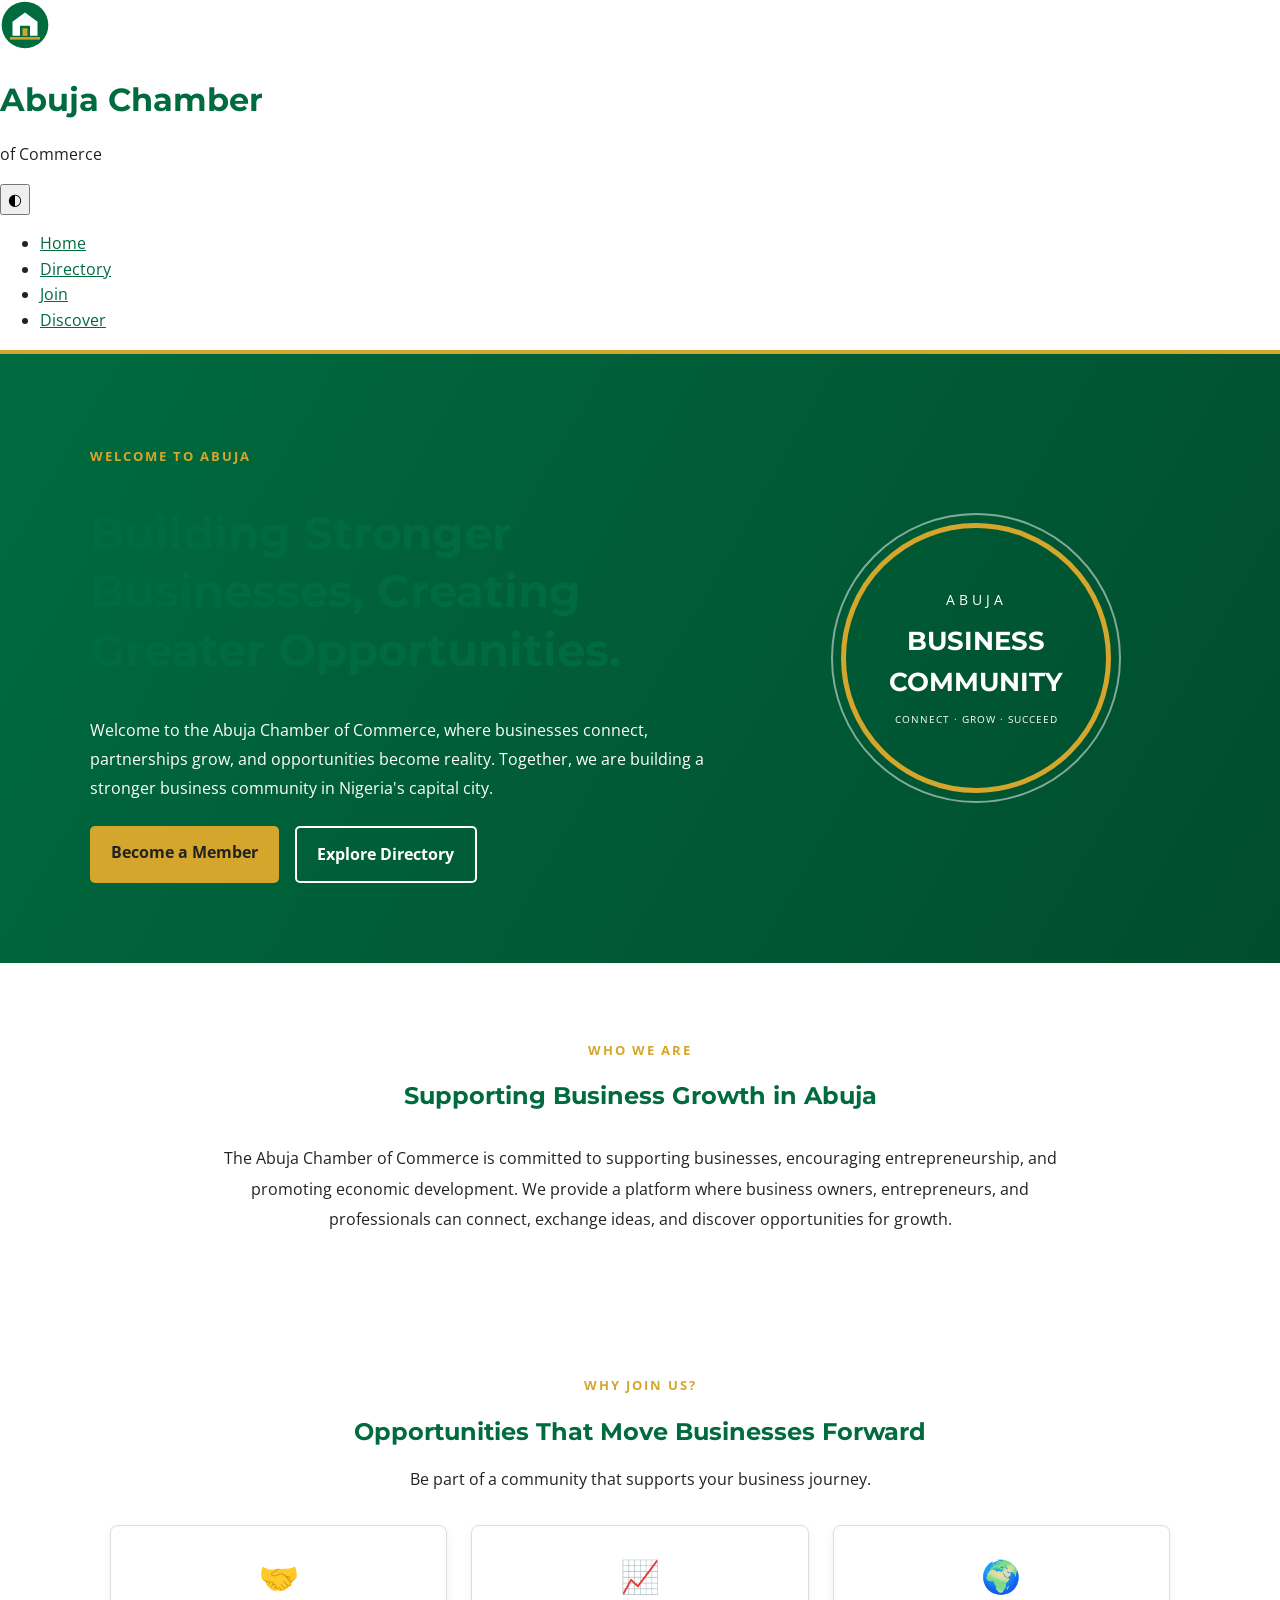
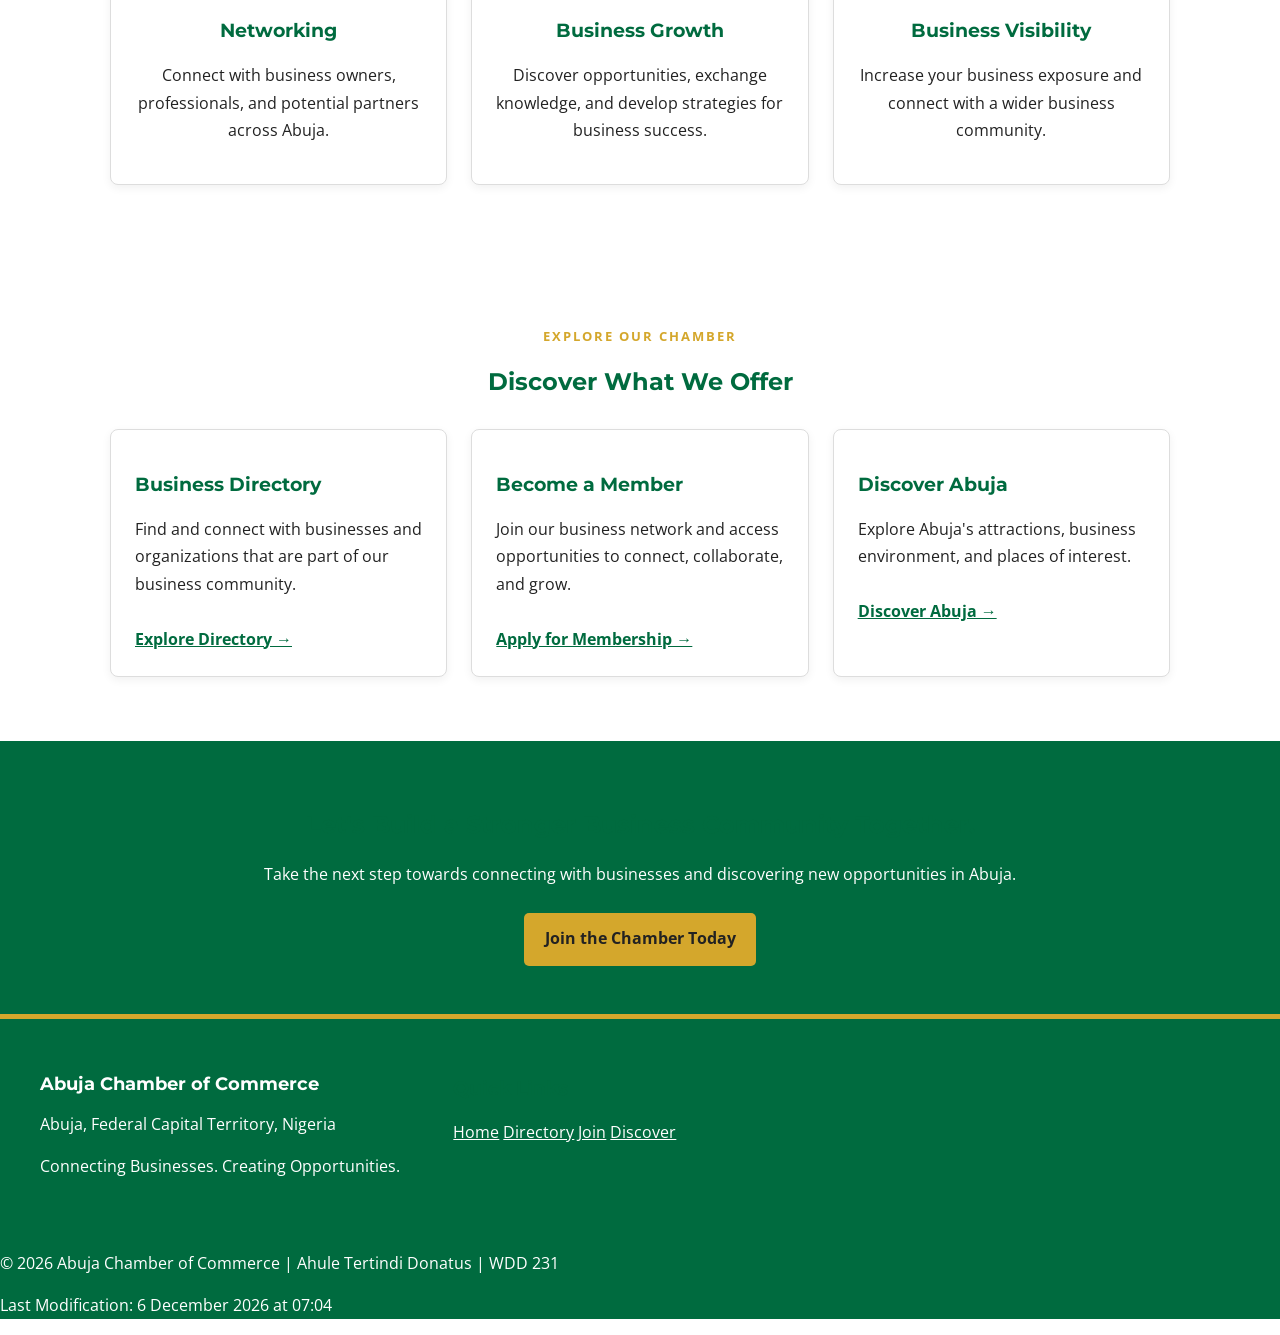
==== chamber/index.html @ 00b4e77c "update" ====
<!DOCTYPE html>
<html lang="en">
<head>
    <meta charset="UTF-8">
    <meta name="viewport" content="width=device-width, initial-scale=1.0">

    <meta name="description" content="Welcome to the Abuja Chamber of Commerce. Connect with businesses, explore opportunities, and grow your business in Abuja, Nigeria.">
    <meta name="author" content="Ahule Tertindi Donatus">

    <title>Home | Abuja Chamber of Commerce</title>

    <link rel="icon" href="images/favicon.ico">

    <!-- Google Fonts -->
    <link rel="preconnect" href="https://fonts.googleapis.com">
    <link rel="preconnect" href="https://fonts.gstatic.com" crossorigin>
    <link href="https://fonts.googleapis.com/css2?family=Montserrat:wght@400;500;600;700;800&family=Open+Sans:wght@400;500;600;700&display=swap" rel="stylesheet">

    <!-- CSS -->
    <link rel="stylesheet" href="styles/normalize.css">
    <link rel="stylesheet" href="styles/small.css">
    <link rel="stylesheet" href="styles/larger.css">

    <!-- JavaScript -->
    <script src="scripts/main.js" defer></script>
</head>

<body>

    <!-- HEADER -->
    <header class="site-header">

        <a href="index.html" class="site-logo" aria-label="Abuja Chamber of Commerce Home">
            <svg viewBox="0 0 60 60" width="50" height="50" role="img" aria-label="Abuja Chamber logo">
                <circle cx="30" cy="30" r="28" fill="#006B3F"/>
                <path d="M15 43V26L30 15L45 26V43H36V31H24V43Z" fill="#FFFFFF"/>
                <path d="M27 43V34H33V43" fill="#D4A72C"/>
                <path d="M12 46H48" stroke="#D4A72C" stroke-width="3"/>
            </svg>
        </a>

        <div class="site-branding">
            <h1>Abuja Chamber</h1>
            <p>of Commerce</p>
        </div>

        <button id="theme-toggle" class="theme-toggle" type="button"
            aria-label="Toggle color theme">
            ◐
        </button>

        <button id="menu-button" class="menu-button" type="button"
            aria-label="Open navigation menu"
            aria-expanded="false"
            aria-controls="primary-nav">
            ☰
        </button>

        <nav id="primary-nav" class="primary-nav" aria-label="Main navigation">
            <ul>
                <li><a href="index.html" class="active" aria-current="page">Home</a></li>
                <li><a href="directory.html">Directory</a></li>
                <li><a href="join.html">Join</a></li>
                <li><a href="discover.html">Discover</a></li>
            </ul>
        </nav>

    </header>

    <!-- MAIN CONTENT -->
    <main>

        <!-- HERO SECTION -->
        <section class="home-hero">

            <div class="hero-content">
                <p class="eyebrow">WELCOME TO ABUJA</p>

                <h2>Building Stronger Businesses, Creating Greater Opportunities.</h2>

                <p>
                    Welcome to the Abuja Chamber of Commerce, where businesses
                    connect, partnerships grow, and opportunities become reality.
                    Together, we are building a stronger business community in
                    Nigeria's capital city.
                </p>

                <div class="hero-actions">
                    <a href="join.html" class="btn btn-primary">Become a Member</a>
                    <a href="directory.html" class="btn btn-secondary">Explore Directory</a>
                </div>
            </div>

            <div class="hero-decoration" aria-hidden="true">
                <div class="hero-circle">
                    <span>ABUJA</span>
                    <strong>BUSINESS<br>COMMUNITY</strong>
                    <small>CONNECT · GROW · SUCCEED</small>
                </div>
            </div>

        </section>

        <!-- INTRODUCTION -->
        <section class="home-intro">

            <div class="section-heading">
                <p class="eyebrow">WHO WE ARE</p>
                <h2>Supporting Business Growth in Abuja</h2>
            </div>

            <p>
                The Abuja Chamber of Commerce is committed to supporting
                businesses, encouraging entrepreneurship, and promoting
                economic development. We provide a platform where business
                owners, entrepreneurs, and professionals can connect,
                exchange ideas, and discover opportunities for growth.
            </p>

        </section>

        <!-- BUSINESS BENEFITS -->
        <section class="home-benefits">

            <div class="section-heading">
                <p class="eyebrow">WHY JOIN US?</p>
                <h2>Opportunities That Move Businesses Forward</h2>
                <p>Be part of a community that supports your business journey.</p>
            </div>

            <div class="benefit-grid">

                <article class="benefit-card">
                    <div class="benefit-icon" aria-hidden="true">🤝</div>
                    <h3>Networking</h3>
                    <p>
                        Connect with business owners, professionals,
                        and potential partners across Abuja.
                    </p>
                </article>

                <article class="benefit-card">
                    <div class="benefit-icon" aria-hidden="true">📈</div>
                    <h3>Business Growth</h3>
                    <p>
                        Discover opportunities, exchange knowledge,
                        and develop strategies for business success.
                    </p>
                </article>

                <article class="benefit-card">
                    <div class="benefit-icon" aria-hidden="true">🌍</div>
                    <h3>Business Visibility</h3>
                    <p>
                        Increase your business exposure and connect
                        with a wider business community.
                    </p>
                </article>

            </div>

        </section>

        <!-- EXPLORE THE CHAMBER -->
        <section class="home-explore">

            <div class="section-heading">
                <p class="eyebrow">EXPLORE OUR CHAMBER</p>
                <h2>Discover What We Offer</h2>
            </div>

            <div class="explore-grid">

                <article class="explore-card">
                    <h3>Business Directory</h3>
                    <p>
                        Find and connect with businesses and organizations
                        that are part of our business community.
                    </p>
                    <a href="directory.html">Explore Directory →</a>
                </article>

                <article class="explore-card">
                    <h3>Become a Member</h3>
                    <p>
                        Join our business network and access opportunities
                        to connect, collaborate, and grow.
                    </p>
                    <a href="join.html">Apply for Membership →</a>
                </article>

                <article class="explore-card">
                    <h3>Discover Abuja</h3>
                    <p>
                        Explore Abuja's attractions, business environment,
                        and places of interest.
                    </p>
                    <a href="discover.html">Discover Abuja →</a>
                </article>

            </div>

        </section>

        <!-- CALL TO ACTION -->
        <section class="home-cta">
            <h2>Let's Build a Stronger Business Community Together.</h2>
            <p>
                Take the next step towards connecting with businesses
                and discovering new opportunities in Abuja.
            </p>
            <a href="join.html" class="btn btn-primary">Join the Chamber Today</a>
        </section>

    </main>

    <!-- FOOTER -->
    <footer class="site-footer">

        <div class="footer-content">

            <div class="footer-contact">
                <h2>Abuja Chamber of Commerce</h2>
                <p>Abuja, Federal Capital Territory, Nigeria</p>
                <p>Connecting Businesses. Creating Opportunities.</p>
            </div>

            <div class="footer-navigation">
                <h3>Quick Links</h3>
                <a href="index.html">Home</a>
                <a href="directory.html">Directory</a>
                <a href="join.html">Join</a>
                <a href="discover.html">Discover</a>
            </div>

        </div>

        <div class="footer-bottom">
            <p>
                &copy; <span id="current-year"></span>
                Abuja Chamber of Commerce |
                Ahule Tertindi Donatus |
                WDD 231
            </p>

            <p>
                Last Modification:
                <span id="last-modified"></span>
            </p>
        </div>

    </footer>

</body>
</html>
---- chamber/styles/small.css ----
/* ==============================
   GLOBAL STYLES
================================= */

:root {
    --primary-color: #006B3F;
    --secondary-color: #D4A72C;
    --background-color: #FFFFFF;
    --text-color: #222222;
    --light-background: #F4F7F5;
    --border-color: #D9E0DC;
    --card-background: #FFFFFF;
    --footer-background: #006B3F;
    --footer-text: #FFFFFF;
    --shadow: 0 2px 8px rgba(0, 0, 0, 0.10);
}

* {
    box-sizing: border-box;
}

body {
    margin: 0;
    font-family: "Open Sans", sans-serif;
    font-size: 1rem;
    line-height: 1.6;
    color: var(--text-color);
    background-color: var(--background-color);
}

h1,
h2,
h3,
h4 {
    font-family: "Montserrat", sans-serif;
    line-height: 1.3;
}

h1,
h2,
h3 {
    color: var(--primary-color);
}

img {
    display: block;
    max-width: 100%;
    height: auto;
}

a {
    color: var(--primary-color);
}

button {
    font: inherit;
    cursor: pointer;
}

/* ==============================
   HEADER AND BRAND
================================= */

.site-header {
    background-color: var(--background-color);
    border-bottom: 4px solid var(--secondary-color);
    box-shadow: var(--shadow);
}

.header-content {
    display: grid;
    grid-template-columns: 1fr auto;
    align-items: center;
    gap: 1rem;
    padding: 0.8rem 1rem;
}

.brand {
    display: flex;
    align-items: center;
    gap: 0.7rem;
    color: var(--primary-color);
    text-decoration: none;
}

.site-logo {
    width: 48px;
    height: 48px;
    flex-shrink: 0;
}

.site-name {
    font-family: "Montserrat", sans-serif;
    font-size: 1rem;
    font-weight: 700;
    line-height: 1.2;
}

.site-name small {
    display: block;
    font-size: 0.75rem;
    font-weight: 600;
}

/* ==============================
   MOBILE NAVIGATION BUTTON
================================= */

.menu-button {
    display: flex;
    flex-direction: column;
    justify-content: center;
    gap: 5px;
    width: 44px;
    height: 44px;
    padding: 8px;
    border: 2px solid var(--primary-color);
    border-radius: 5px;
    background-color: var(--background-color);
}

.menu-button span {
    display: block;
    width: 100%;
    height: 3px;
    background-color: var(--primary-color);
    border-radius: 2px;
}

/* ==============================
   NAVIGATION
================================= */

.navigation {
    display: none;
    grid-column: 1 / -1;
    width: 100%;
}

.navigation.open {
    display: block;
}

.navigation ul {
    display: flex;
    flex-direction: column;
    gap: 0;
    margin: 0;
    padding: 0;
    list-style: none;
}

.navigation li {
    border-top: 1px solid var(--border-color);
}

.navigation a {
    display: block;
    padding: 0.9rem 1rem;
    color: var(--text-color);
    font-weight: 600;
    text-decoration: none;
}

.navigation a:hover,
.navigation a:focus-visible,
.navigation a[aria-current="page"] {
    color: var(--primary-color);
    background-color: var(--light-background);
}

.navigation a[aria-current="page"] {
    border-left: 4px solid var(--secondary-color);
}

/* ==============================
   DARK MODE BUTTON
================================= */

.theme-button {
    grid-column: 1 / -1;
    justify-self: start;
    display: flex;
    align-items: center;
    gap: 0.5rem;
    padding: 0.5rem 0.8rem;
    color: var(--primary-color);
    background-color: var(--background-color);
    border: 1px solid var(--primary-color);
    border-radius: 5px;
    font-weight: 600;
}

.theme-button:hover,
.theme-button:focus-visible {
    color: #FFFFFF;
    background-color: var(--primary-color);
}

/* ==============================
   DIRECTORY MAIN CONTENT
================================= */

.directory-main {
    width: min(100% - 2rem, 1200px);
    margin: 0 auto;
    padding: 1.5rem 0 3rem;
}

.directory-intro {
    margin-bottom: 2rem;
    text-align: center;
}

.directory-intro h1 {
    margin: 0 0 0.8rem;
    font-size: 1.8rem;
}

.directory-intro p {
    max-width: 700px;
    margin: 0 auto;
}

.directory-section {
    margin-top: 2rem;
}

.directory-toolbar {
    display: flex;
    flex-direction: column;
    align-items: flex-start;
    gap: 1rem;
    margin-bottom: 1.5rem;
}

.directory-toolbar h2 {
    margin: 0;
    font-size: 1.3rem;
}

/* ==============================
   GRID AND LIST CONTROLS
================================= */

.view-controls {
    display: flex;
    gap: 0.5rem;
}

.view-button {
    min-width: 90px;
    padding: 0.6rem 1rem;
    color: var(--primary-color);
    background-color: var(--background-color);
    border: 2px solid var(--primary-color);
    border-radius: 5px;
    font-weight: 600;
}

.view-button:hover,
.view-button:focus-visible {
    background-color: var(--light-background);
}

.view-button.active {
    color: #FFFFFF;
    background-color: var(--primary-color);
}

/* ==============================
   MEMBER DIRECTORY GRID
================================= */

.members-container {
    display: grid;
    grid-template-columns: 1fr;
    gap: 1.2rem;
}

.member-card {
    overflow: hidden;
    background-color: var(--card-background);
    border: 1px solid var(--border-color);
    border-radius: 8px;
    box-shadow: var(--shadow);
}

.member-image {
    width: 100%;
    height: 190px;
    object-fit: cover;
    background-color: var(--light-background);
}

.member-info {
    padding: 1rem;
}

.member-info h3 {
    margin: 0 0 0.5rem;
    font-size: 1.15rem;
}

.member-info p {
    margin: 0.4rem 0;
}

.membership-level {
    display: inline-block;
    margin: 0.4rem 0;
    padding: 0.25rem 0.6rem;
    color: #222222;
    background-color: #F5E8BD;
    border-radius: 4px;
    font-size: 0.85rem;
    font-weight: 700;
}

.member-details {
    margin-top: 0.7rem;
    padding-top: 0.7rem;
    border-top: 1px solid var(--border-color);
}

.member-website {
    display: inline-block;
    margin-top: 0.5rem;
    color: var(--primary-color);
    font-weight: 700;
    overflow-wrap: anywhere;
}

.member-website:hover,
.member-website:focus-visible {
    color: #00452A;
}

/* ==============================
   LIST VIEW
================================= */

.members-container.list-view {
    display: flex;
    flex-direction: column;
    gap: 0;
}

.list-view .member-card {
    display: block;
    padding: 1rem;
    border: 1px solid var(--border-color);
    border-radius: 0;
    box-shadow: none;
}

.list-view .member-card:nth-child(even) {
    background-color: var(--light-background);
}

.list-view .member-image {
    display: none;
}

.list-view .member-info {
    padding: 0;
}

.list-view .member-details {
    border-top: none;
}

/* ==============================
   LOADING AND ERROR MESSAGES
================================= */

.loading-message,
.error-message,
.noscript-message {
    grid-column: 1 / -1;
    padding: 1rem;
    text-align: center;
    background-color: var(--light-background);
    border-radius: 5px;
}

/* ==============================
   FOOTER
================================= */

.site-footer {
    color: var(--footer-text);
    background-color: var(--footer-background);
    border-top: 5px solid var(--secondary-color);
}

.footer-content {
    display: grid;
    grid-template-columns: 1fr;
    gap: 1.5rem;
    width: min(100% - 2rem, 1200px);
    margin: 0 auto;
    padding: 2rem 0;
}

.site-footer h2 {
    color: #FFFFFF;
    font-size: 1.1rem;
}

.site-footer address {
    font-style: normal;
}

.site-footer a {
    color: #FFFFFF;
    text-decoration: underline;
    overflow-wrap: anywhere;
}

.site-footer a:hover,
.site-footer a:focus-visible {
    color: #FFE49A;
}

.footer-development {
    padding-top: 1rem;
    border-top: 1px solid rgba(255, 255, 255, 0.4);
}

.footer-development p {
    margin: 0.4rem 0;
    font-size: 0.9rem;
}

.social-links {
    display: flex;
    flex-wrap: wrap;
    gap: 1rem;
}

/* ==============================
   DARK MODE
================================= */

body.dark-mode {
    --background-color: #181C1A;
    --text-color: #F2F2F2;
    --light-background: #252C28;
    --border-color: #46534B;
    --card-background: #222925;
    --footer-background: #101713;
    --footer-text: #F2F2F2;
}

.dark-mode h1,
.dark-mode h2,
.dark-mode h3 {
    color: #E5C35E;
}

.dark-mode .navigation a {
    color: #F2F2F2;
}

.dark-mode .navigation a:hover,
.dark-mode .navigation a:focus-visible,
.dark-mode .navigation a[aria-current="page"] {
    color: #FFFFFF;
    background-color: #303A34;
}

.dark-mode .view-button {
    color: #E5C35E;
    border-color: #E5C35E;
}

.dark-mode .view-button.active {
    color: #181C1A;
    background-color: #E5C35E;
}

.dark-mode .member-website {
    color: #E5C35E;
}

.dark-mode .membership-level {
    color: #222222;
    background-color: #E5C35E;
}

.dark-mode .theme-button {
    color: #E5C35E;
    border-color: #E5C35E;
    background-color: #181C1A;
}

/* HOME PAGE */

.home-hero {
    background: linear-gradient(120deg, #006B3F, #004D2D);
    color: #FFFFFF;
    padding: 3rem 1.25rem;
    display: grid;
    gap: 2rem;
}

.hero-content {
    max-width: 650px;
}

.eyebrow {
    color: #D4A72C;
    font-weight: 700;
    letter-spacing: 2px;
    font-size: 0.8rem;
}

.hero-content h2 {
    font-family: "Montserrat", sans-serif;
    font-size: 2rem;
    line-height: 1.3;
}

.hero-content > p:not(.eyebrow) {
    line-height: 1.8;
}

.hero-actions {
    display: flex;
    flex-wrap: wrap;
    gap: 1rem;
    margin-top: 1.5rem;
}

.btn {
    display: inline-block;
    padding: 0.85rem 1.3rem;
    border-radius: 5px;
    text-decoration: none;
    font-weight: 700;
    text-align: center;
}

.btn-primary {
    background: #D4A72C;
    color: #222222;
}

.btn-secondary {
    border: 2px solid #FFFFFF;
    color: #FFFFFF;
}

.hero-decoration {
    display: flex;
    justify-content: center;
    align-items: center;
}

.hero-circle {
    width: 220px;
    height: 220px;
    border: 5px solid #D4A72C;
    border-radius: 50%;
    display: flex;
    flex-direction: column;
    justify-content: center;
    align-items: center;
    text-align: center;
    outline: 2px solid rgba(255, 255, 255, 0.5);
    outline-offset: 8px;
}

.hero-circle span {
    letter-spacing: 4px;
    font-size: 0.85rem;
}

.hero-circle strong {
    font-family: "Montserrat", sans-serif;
    font-size: 1.3rem;
    margin: 0.6rem 0;
}

.hero-circle small {
    font-size: 0.6rem;
    letter-spacing: 1px;
}

.home-intro,
.home-benefits,
.home-explore {
    padding: 3rem 1.25rem;
    max-width: 1100px;
    margin: auto;
}

.section-heading {
    text-align: center;
    margin-bottom: 2rem;
}

.section-heading h2 {
    font-family: "Montserrat", sans-serif;
    color: #006B3F;
}

.home-intro > p {
    line-height: 1.9;
    max-width: 850px;
    margin: auto;
    text-align: center;
}

.benefit-grid,
.explore-grid {
    display: grid;
    gap: 1.5rem;
}

.benefit-card,
.explore-card {
    padding: 1.5rem;
    border: 1px solid #dddddd;
    border-radius: 8px;
    background: #FFFFFF;
    color: #222222;
    box-shadow: 0 3px 10px rgba(0, 0, 0, 0.06);
}

.benefit-card {
    text-align: center;
}

.benefit-icon {
    font-size: 2rem;
}

.benefit-card h3,
.explore-card h3 {
    color: #006B3F;
    font-family: "Montserrat", sans-serif;
}

.benefit-card p,
.explore-card p {
    line-height: 1.7;
}

.explore-card a {
    display: inline-block;
    margin-top: 0.8rem;
    color: #006B3F;
    font-weight: 700;
}

.home-cta {
    background: #006B3F;
    color: #FFFFFF;
    text-align: center;
    padding: 3rem 1.25rem;
}

.home-cta h2 {
    font-family: "Montserrat", sans-serif;
}

.home-cta p {
    line-height: 1.8;
    margin-bottom: 1.5rem;
}

@media (prefers-reduced-motion: no-preference) {
    .btn,
    .explore-card {
        transition: transform 0.2s ease;
    }

    .btn:hover,
    .explore-card:hover {
        transform: translateY(-3px);
    }
}


/* JOIN PAGE */

.join-hero {
    background: linear-gradient(120deg, #006B3F, #004D2D);
    color: #FFFFFF;
    padding: 3rem 1.25rem;
    text-align: center;
}

.join-hero > div {
    max-width: 800px;
    margin: auto;
}

.join-hero h2 {
    font-family: "Montserrat", sans-serif;
    font-size: 2rem;
}

.join-hero p:not(.eyebrow) {
    line-height: 1.8;
}

.join-section,
.membership-benefits {
    max-width: 1100px;
    margin: auto;
    padding: 3rem 1.25rem;
}

.join-layout {
    display: grid;
    gap: 2rem;
}

.membership-form {
    display: flex;
    flex-direction: column;
    gap: 1.5rem;
}

.membership-form fieldset {
    border: 1px solid #cccccc;
    border-radius: 8px;
    padding: 1.5rem;
}

.membership-form legend {
    color: #006B3F;
    font-family: "Montserrat", sans-serif;
    font-weight: 700;
    padding: 0 0.5rem;
}

.membership-form label {
    display: block;
    font-weight: 600;
    margin-bottom: 1rem;
}

.membership-form input:not([type="hidden"]),
.membership-form select,
.membership-form textarea {
    display: block;
    width: 100%;
    margin-top: 0.5rem;
    padding: 0.8rem;
    border: 1px solid #999999;
    border-radius: 5px;
    font: inherit;
    background: #FFFFFF;
    color: #222222;
}

.membership-form input:focus,
.membership-form select:focus,
.membership-form textarea:focus {
    outline: 3px solid #D4A72C;
    outline-offset: 2px;
}

.submit-button {
    background: #006B3F;
    color: #FFFFFF;
    border: none;
    border-radius: 5px;
    padding: 1rem;
    font: inherit;
    font-weight: 700;
    cursor: pointer;
}

.submit-button:hover {
    background: #004D2D;
}

.form-message {
    font-weight: 600;
    line-height: 1.6;
}

.membership-levels {
    display: flex;
    flex-direction: column;
    gap: 1rem;
}

.membership-levels > h2 {
    color: #006B3F;
    font-family: "Montserrat", sans-serif;
}

.membership-levels > p {
    line-height: 1.7;
}

.membership-card {
    padding: 1.3rem;
    border-radius: 8px;
    background: #FFFFFF;
    color: #222222;
    border: 1px solid #dddddd;
    box-shadow: 0 3px 10px rgba(0, 0, 0, 0.07);
    animation: card-appear 0.7s ease both;
}

.membership-card h3 {
    font-family: "Montserrat", sans-serif;
    margin-top: 0;
}

.membership-card p {
    line-height: 1.6;
}

.membership-card a,
.benefit-detail a {
    color: #006B3F;
    font-weight: 700;
}

.np-card {
    border-left: 5px solid #777777;
}

.bronze-card {
    border-left: 5px solid #A97142;
}

.silver-card {
    border-left: 5px solid #8A969F;
}

.gold-card {
    border-left: 5px solid #D4A72C;
}

@keyframes card-appear {
    from {
        opacity: 0;
        transform: translateY(15px);
    }

    to {
        opacity: 1;
        transform: translateY(0);
    }
}

.benefits-list {
    display: grid;
    gap: 1.5rem;
}

.benefit-detail {
    padding: 1.5rem;
    border: 1px solid #dddddd;
    border-radius: 8px;
    background: #FFFFFF;
    color: #222222;
}

.benefit-detail h3 {
    color: #006B3F;
    font-family: "Montserrat", sans-serif;
}

.benefit-detail li {
    line-height: 1.9;
}

@media (prefers-reduced-motion: reduce) {
    .membership-card {
        animation: none;
    }
}


/* DISCOVER PAGE */

.discover-hero {
    background: linear-gradient(120deg, #006B3F, #004D2D);
    color: #FFFFFF;
    padding: 3.5rem 1.25rem;
    text-align: center;
}

.discover-hero-content {
    max-width: 800px;
    margin: auto;
}

.discover-hero h2 {
    font-family: "Montserrat", sans-serif;
    font-size: 2.5rem;
}

.discover-hero-content > p:not(.eyebrow) {
    line-height: 1.8;
    margin-bottom: 1.5rem;
}

.visitor-section {
    max-width: 1100px;
    margin: auto;
    padding: 1.5rem 1.25rem 0;
}

.visitor-message {
    background: #FFF5D6;
    color: #222222;
    border-left: 5px solid #D4A72C;
    padding: 1rem 1.25rem;
    border-radius: 5px;
    line-height: 1.7;
}

.discover-section {
    max-width: 1200px;
    margin: auto;
    padding: 3rem 1.25rem;
}

.discover-grid {
    display: grid;
    grid-template-columns: 1fr;
    gap: 1.5rem;
}

.discover-card {
    background: #FFFFFF;
    color: #222222;
    border: 1px solid #dddddd;
    border-radius: 8px;
    overflow: hidden;
    box-shadow: 0 3px 10px rgba(0, 0, 0, 0.07);
}

.discover-card img {
    display: block;
    width: 100%;
    height: 220px;
    object-fit: cover;
}

.discover-card-content {
    padding: 1.25rem;
}

.discover-card h3 {
    font-family: "Montserrat", sans-serif;
    color: #006B3F;
    margin-top: 0;
}

.discover-card address {
    font-style: normal;
    font-weight: 600;
    margin-bottom: 0.8rem;
    line-height: 1.6;
}

.discover-card p {
    line-height: 1.7;
}

.loading-message,
.error-message {
    grid-column: 1 / -1;
    text-align: center;
    padding: 2rem;
}

.discover-cta {
    background: #006B3F;
    color: #FFFFFF;
    text-align: center;
    padding: 3rem 1.25rem;
}

.discover-cta h2 {
    font-family: "Montserrat", sans-serif;
}

.discover-cta p {
    max-width: 750px;
    margin: 1rem auto 1.5rem;
    line-height: 1.8;
}
---- chamber/styles/larger.css ----
/* ==============================
   TABLET AND DESKTOP STYLES
================================= */

@media screen and (min-width: 600px) {

    /* HEADER */

    .header-content {
        grid-template-columns: auto 1fr auto;
        gap: 1.5rem;
        max-width: 1200px;
        margin: 0 auto;
        padding: 1rem 1.5rem;
    }

    .site-logo {
        width: 58px;
        height: 58px;
    }

    .site-name {
        font-size: 1.1rem;
    }

    .menu-button {
        display: none;
    }

    /* NAVIGATION */

    .navigation {
        display: block;
        grid-column: auto;
        width: auto;
    }

    .navigation ul {
        flex-direction: row;
        justify-content: center;
        gap: 0.3rem;
    }

    .navigation li {
        border: none;
    }

    .navigation a {
        padding: 0.7rem 0.8rem;
        border-radius: 5px;
    }

    .navigation a[aria-current="page"] {
        border-left: none;
        border-bottom: 3px solid var(--secondary-color);
    }

    /* DARK MODE BUTTON */

    .theme-button {
        grid-column: auto;
        justify-self: end;
    }

    /* DIRECTORY */

    .directory-main {
        padding-top: 2.5rem;
    }

    .directory-intro h1 {
        font-size: 2.2rem;
    }

    .directory-toolbar {
        flex-direction: row;
        align-items: center;
        justify-content: space-between;
    }

    /* THREE-COLUMN DIRECTORY GRID */

    .members-container.grid-view {
        grid-template-columns: repeat(2, minmax(0, 1fr));
        gap: 1.5rem;
    }

    .member-image {
        height: 200px;
    }

    /* FOOTER */

    .footer-content {
        grid-template-columns: repeat(2, minmax(0, 1fr));
        gap: 2rem;
        padding: 2.5rem 0;
    }

    .footer-development {
        grid-column: 1 / -1;
    }
}

/* ==============================
   WIDE DESKTOP SCREENS
================================= */

@media screen and (min-width: 900px) {

    .header-content {
        grid-template-columns: auto 1fr auto;
    }

    .navigation ul {
        gap: 0.8rem;
    }

    .navigation a {
        padding: 0.8rem 1rem;
    }

    .members-container.grid-view {
        grid-template-columns: repeat(3, minmax(0, 1fr));
        gap: 1.8rem;
    }

    .member-card {
        transition: transform 0.2s ease, box-shadow 0.2s ease;
    }

    .member-card:hover {
        transform: translateY(-4px);
        box-shadow: 0 5px 14px rgba(0, 0, 0, 0.15);
    }

    .footer-content {
        grid-template-columns: repeat(3, minmax(0, 1fr));
        gap: 2.5rem;
    }

    .footer-development {
        grid-column: auto;
        padding-top: 0;
        border-top: none;
    }
}
    
/* HOME PAGE - LARGER SCREENS */

@media screen and (min-width: 700px) {

    .home-hero {
        grid-template-columns: 1.5fr 1fr;
        align-items: center;
        padding: 5rem max(3rem, calc((100% - 1100px) / 2));
    }

    .hero-content h2 {
        font-size: 2.8rem;
    }

    .hero-circle {
        width: 270px;
        height: 270px;
    }

    .hero-circle strong {
        font-size: 1.6rem;
    }

    .benefit-grid,
    .explore-grid {
        grid-template-columns: repeat(3, 1fr);
    }

    .home-intro,
    .home-benefits,
    .home-explore {
        padding-top: 4rem;
        padding-bottom: 4rem;
    }

}


/* JOIN PAGE - LARGER SCREENS */

@media screen and (min-width: 800px) {

    .join-hero {
        padding: 4rem 2rem;
    }

    .join-hero h2 {
        font-size: 2.8rem;
    }

    .join-layout {
        grid-template-columns: 1.4fr 1fr;
        align-items: start;
        gap: 3rem;
    }

    .membership-levels {
        position: sticky;
        top: 1rem;
    }

    .benefits-list {
        grid-template-columns: repeat(2, 1fr);
    }

}


/* DISCOVER PAGE - LARGER SCREENS */

@media screen and (min-width: 600px) {

    .discover-grid {
        grid-template-columns: repeat(2, 1fr);
    }

    .discover-card img {
        height: 230px;
    }

}

@media screen and (min-width: 900px) {

    .discover-hero {
        padding: 5rem 2rem;
    }

    .discover-hero h2 {
        font-size: 3.2rem;
    }

    .discover-grid {
        grid-template-columns: repeat(3, 1fr);
        gap: 2rem;
    }

    .discover-card img {
        height: 240px;
    }

    .discover-card {
        transition: transform 0.25s ease, box-shadow 0.25s ease;
    }

    .discover-card:hover {
        transform: translateY(-5px);
        box-shadow: 0 8px 20px rgba(0, 0, 0, 0.12);
    }

}

@media (prefers-reduced-motion: reduce) {
    .discover-card {
        transition: none;
    }
}
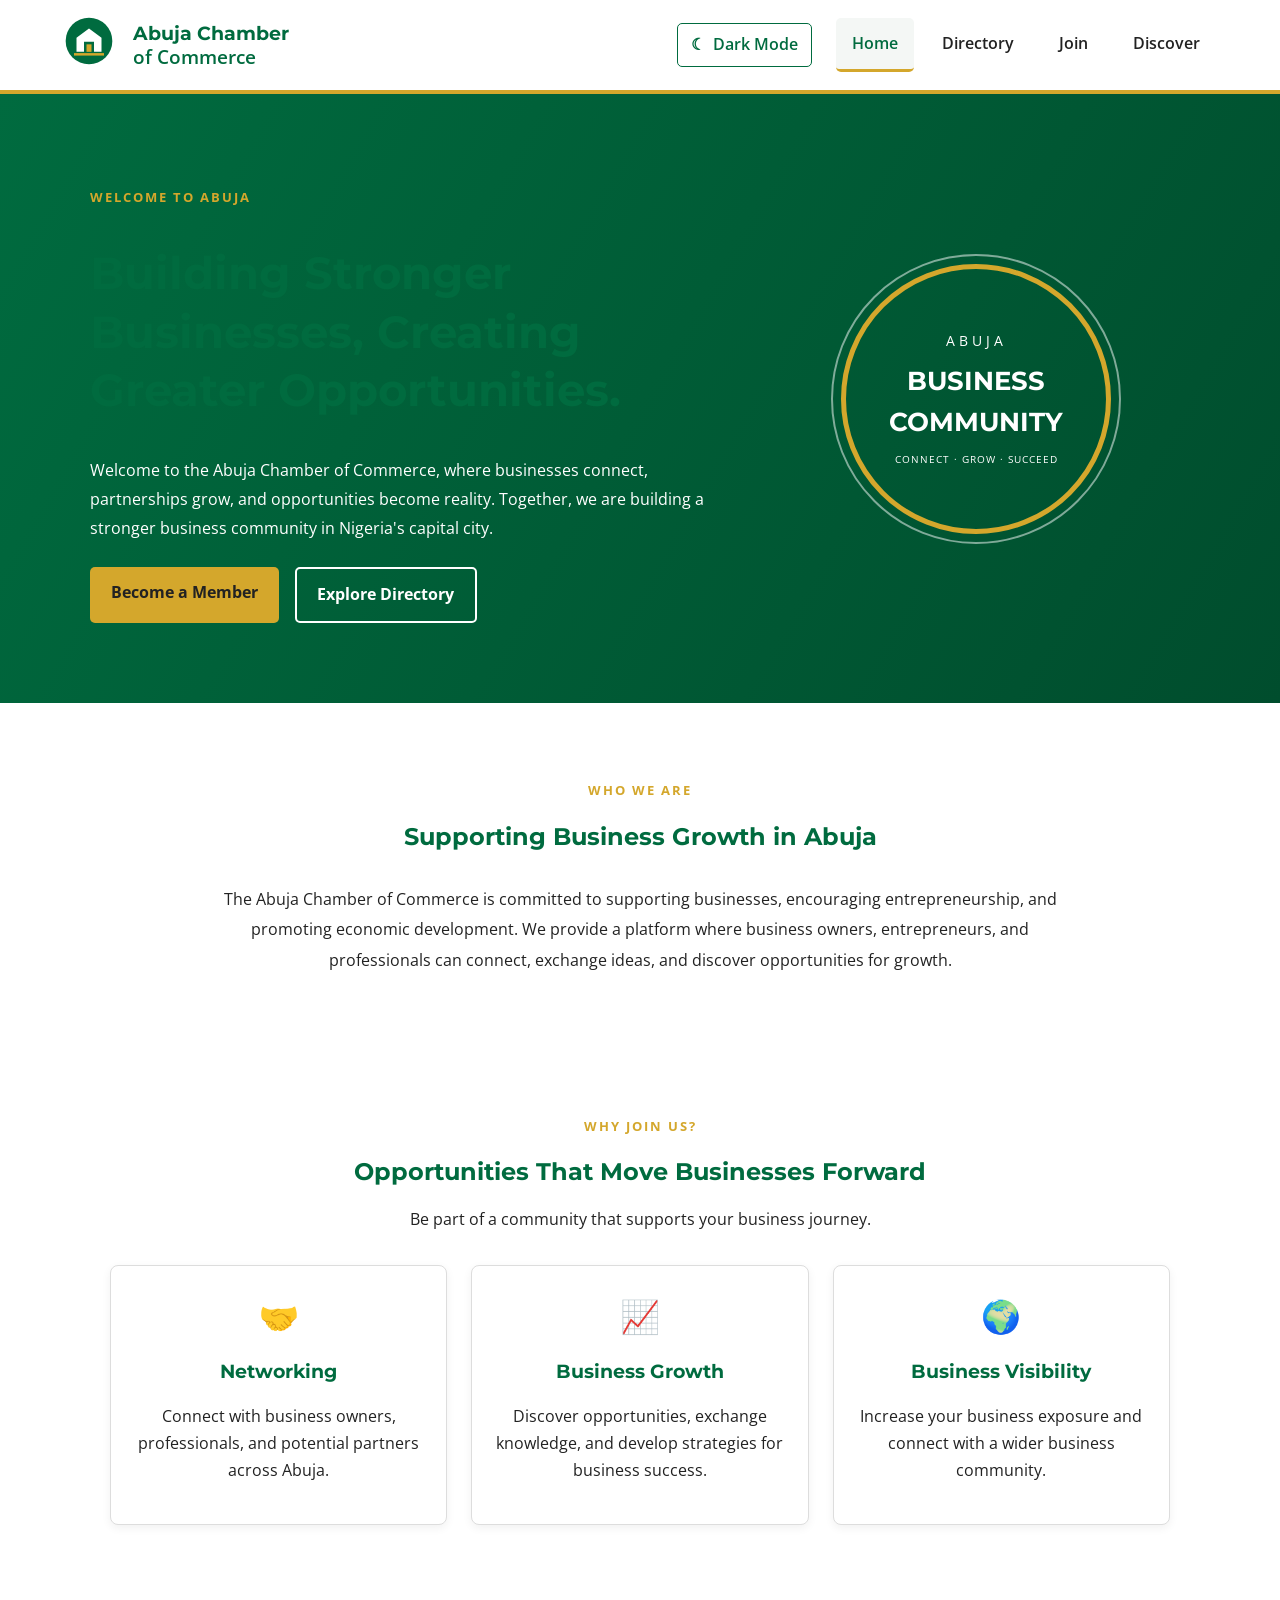
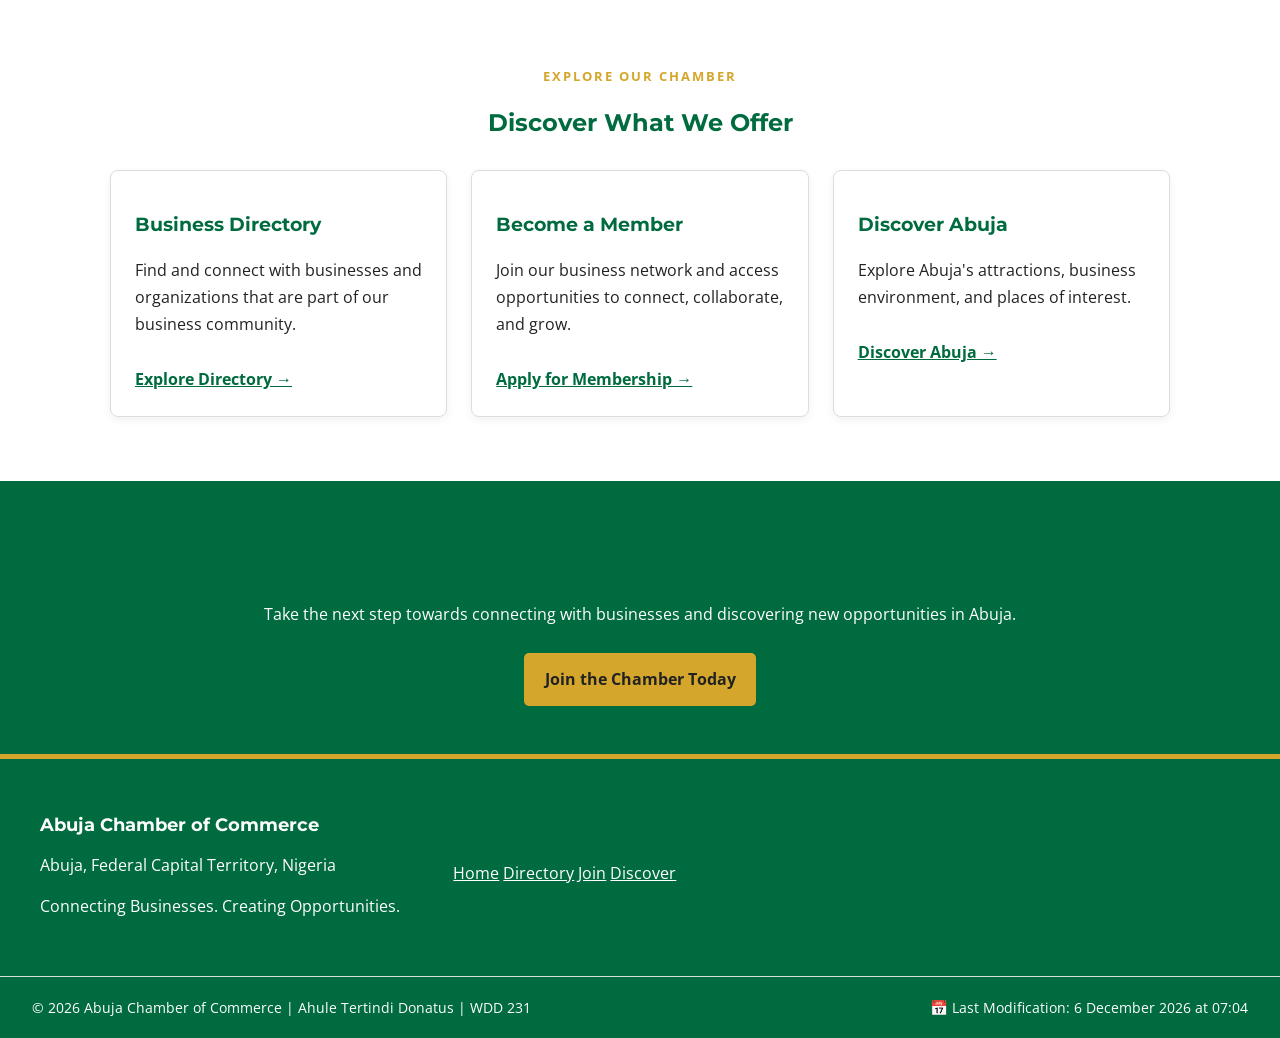
==== commit 51f6f4b9: "update" ====
--- a/chamber/index.html
+++ b/chamber/index.html
@@ -29,27 +29,39 @@
 <body>
 
     <!-- HEADER -->
-    <header class="site-header">
-
-        <a href="index.html" class="site-logo" aria-label="Abuja Chamber of Commerce Home">
-            <svg viewBox="0 0 60 60" width="50" height="50" role="img" aria-label="Abuja Chamber logo">
-                <circle cx="30" cy="30" r="28" fill="#006B3F"/>
-                <path d="M15 43V26L30 15L45 26V43H36V31H24V43Z" fill="#FFFFFF"/>
-                <path d="M27 43V34H33V43" fill="#D4A72C"/>
-                <path d="M12 46H48" stroke="#D4A72C" stroke-width="3"/>
-            </svg>
-        </a>
-
-        <div class="site-branding">
-            <h1>Abuja Chamber</h1>
-            <p>of Commerce</p>
+    
+
+<header class="site-header">
+    <div class="header-content">
+
+        <!-- LOGO AND BRAND NAME -->
+        <div class="brand">
+            <a href="index.html" class="site-logo"
+                aria-label="Abuja Chamber of Commerce Home">
+                <svg viewBox="0 0 60 60" width="50" height="50"
+                    role="img" aria-label="Abuja Chamber logo">
+                    <circle cx="30" cy="30" r="28" fill="#006B3F"/>
+                    <path d="M15 43V26L30 15L45 26V43H36V31H24V43Z"
+                        fill="#FFFFFF"/>
+                    <path d="M27 43V34H33V43" fill="#D4A72C"/>
+                    <path d="M12 46H48" stroke="#D4A72C" stroke-width="3"/>
+                </svg>
+            </a>
+
+            <div class="brand-text">
+                <h1>Abuja Chamber</h1>
+                <p>of Commerce</p>
+            </div>
         </div>
 
-        <button id="theme-toggle" class="theme-toggle" type="button"
-            aria-label="Toggle color theme">
-            ◐
+        <!-- DARK MODE BUTTON -->
+        <button id="theme-toggle" class="theme-button" type="button"
+            aria-label="Switch to dark mode" aria-pressed="false">
+            <span aria-hidden="true">☾</span>
+            <span class="theme-button-text">Dark Mode</span>
         </button>
 
+        <!-- MOBILE MENU BUTTON -->
         <button id="menu-button" class="menu-button" type="button"
             aria-label="Open navigation menu"
             aria-expanded="false"
@@ -57,16 +69,20 @@
             ☰
         </button>
 
-        <nav id="primary-nav" class="primary-nav" aria-label="Main navigation">
+        <!-- NAVIGATION -->
+        <nav id="primary-nav" class="navigation" aria-label="Main navigation">
             <ul>
-                <li><a href="index.html" class="active" aria-current="page">Home</a></li>
+                <li><a href="index.html" aria-current="page">Home</a></li>
                 <li><a href="directory.html">Directory</a></li>
                 <li><a href="join.html">Join</a></li>
                 <li><a href="discover.html">Discover</a></li>
             </ul>
         </nav>
 
-    </header>
+    </div>
+</header>
+
+    
 
     <!-- MAIN CONTENT -->
     <main>
@@ -216,41 +232,46 @@
     </main>
 
     <!-- FOOTER -->
-    <footer class="site-footer">
-
-        <div class="footer-content">
-
-            <div class="footer-contact">
-                <h2>Abuja Chamber of Commerce</h2>
-                <p>Abuja, Federal Capital Territory, Nigeria</p>
-                <p>Connecting Businesses. Creating Opportunities.</p>
-            </div>
-
-            <div class="footer-navigation">
-                <h3>Quick Links</h3>
-                <a href="index.html">Home</a>
-                <a href="directory.html">Directory</a>
-                <a href="join.html">Join</a>
-                <a href="discover.html">Discover</a>
-            </div>
-
+    
+<footer class="site-footer">
+
+    <div class="footer-content">
+
+        <div class="footer-contact">
+            <h2>Abuja Chamber of Commerce</h2>
+            <p>Abuja, Federal Capital Territory, Nigeria</p>
+            <p>Connecting Businesses. Creating Opportunities.</p>
         </div>
 
-        <div class="footer-bottom">
-            <p>
-                &copy; <span id="current-year"></span>
-                Abuja Chamber of Commerce |
-                Ahule Tertindi Donatus |
-                WDD 231
-            </p>
-
-            <p>
-                Last Modification:
-                <span id="last-modified"></span>
-            </p>
+        <div class="footer-navigation">
+            <h3>Quick Links</h3>
+            <a href="index.html">Home</a>
+            <a href="directory.html">Directory</a>
+            <a href="join.html">Join</a>
+            <a href="discover.html">Discover</a>
         </div>
 
-    </footer>
+    </div>
+
+    <div class="footer-bottom">
+
+        <p>
+            &copy; <span id="current-year"></span>
+            Abuja Chamber of Commerce |
+            Ahule Tertindi Donatus |
+            WDD 231
+        </p>
+
+        <p>
+            <span aria-hidden="true">📅</span>
+            Last Modification:
+            <span id="last-modified"></span>
+        </p>
+
+    </div>
+
+</footer>
+
 
 </body>
 </html>
--- a/chamber/styles/small.css
+++ b/chamber/styles/small.css
@@ -82,6 +82,21 @@
     gap: 0.7rem;
     color: var(--primary-color);
     text-decoration: none;
+}
+
+.brand-text h1 {
+    margin: 0;
+    font-size: 1.2rem;
+    line-height: 1.2;
+    color: var(--primary-color);
+}
+
+.brand-text p {
+    margin: 0;
+    font-size: 1.2rem;
+    line-height: 1.2;
+    font-weight: 600;
+    color: var(--primary-color);
 }
 
 .site-logo {
@@ -994,3 +1009,24 @@
     margin: 1rem auto 1.5rem;
     line-height: 1.8;
 }
+
+/* =========================================
+   FOOTER BOTTOM
+========================================= */
+
+.footer-bottom {
+    display: flex;
+    flex-direction: column;
+    align-items: center;
+    justify-content: center;
+    gap: 0.7rem;
+    padding: 1.2rem 1rem;
+    text-align: center;
+    border-top: 1px solid var(--border-color);
+}
+
+.footer-bottom p {
+    margin: 0;
+    font-size: 0.9rem;
+    line-height: 1.6;
+}
--- a/chamber/styles/larger.css
+++ b/chamber/styles/larger.css
@@ -227,6 +227,20 @@
         height: 230px;
     }
 
+    /* FOOTER BOTTOM - DESKTOP */
+
+.footer-bottom {
+    flex-direction: row;
+    justify-content: space-between;
+    align-items: center;
+    gap: 1.5rem;
+    padding: 1.2rem 2rem;
+}
+
+.footer-bottom p {
+    font-size: 0.9rem;
+}
+
 }
 
 @media screen and (min-width: 900px) {
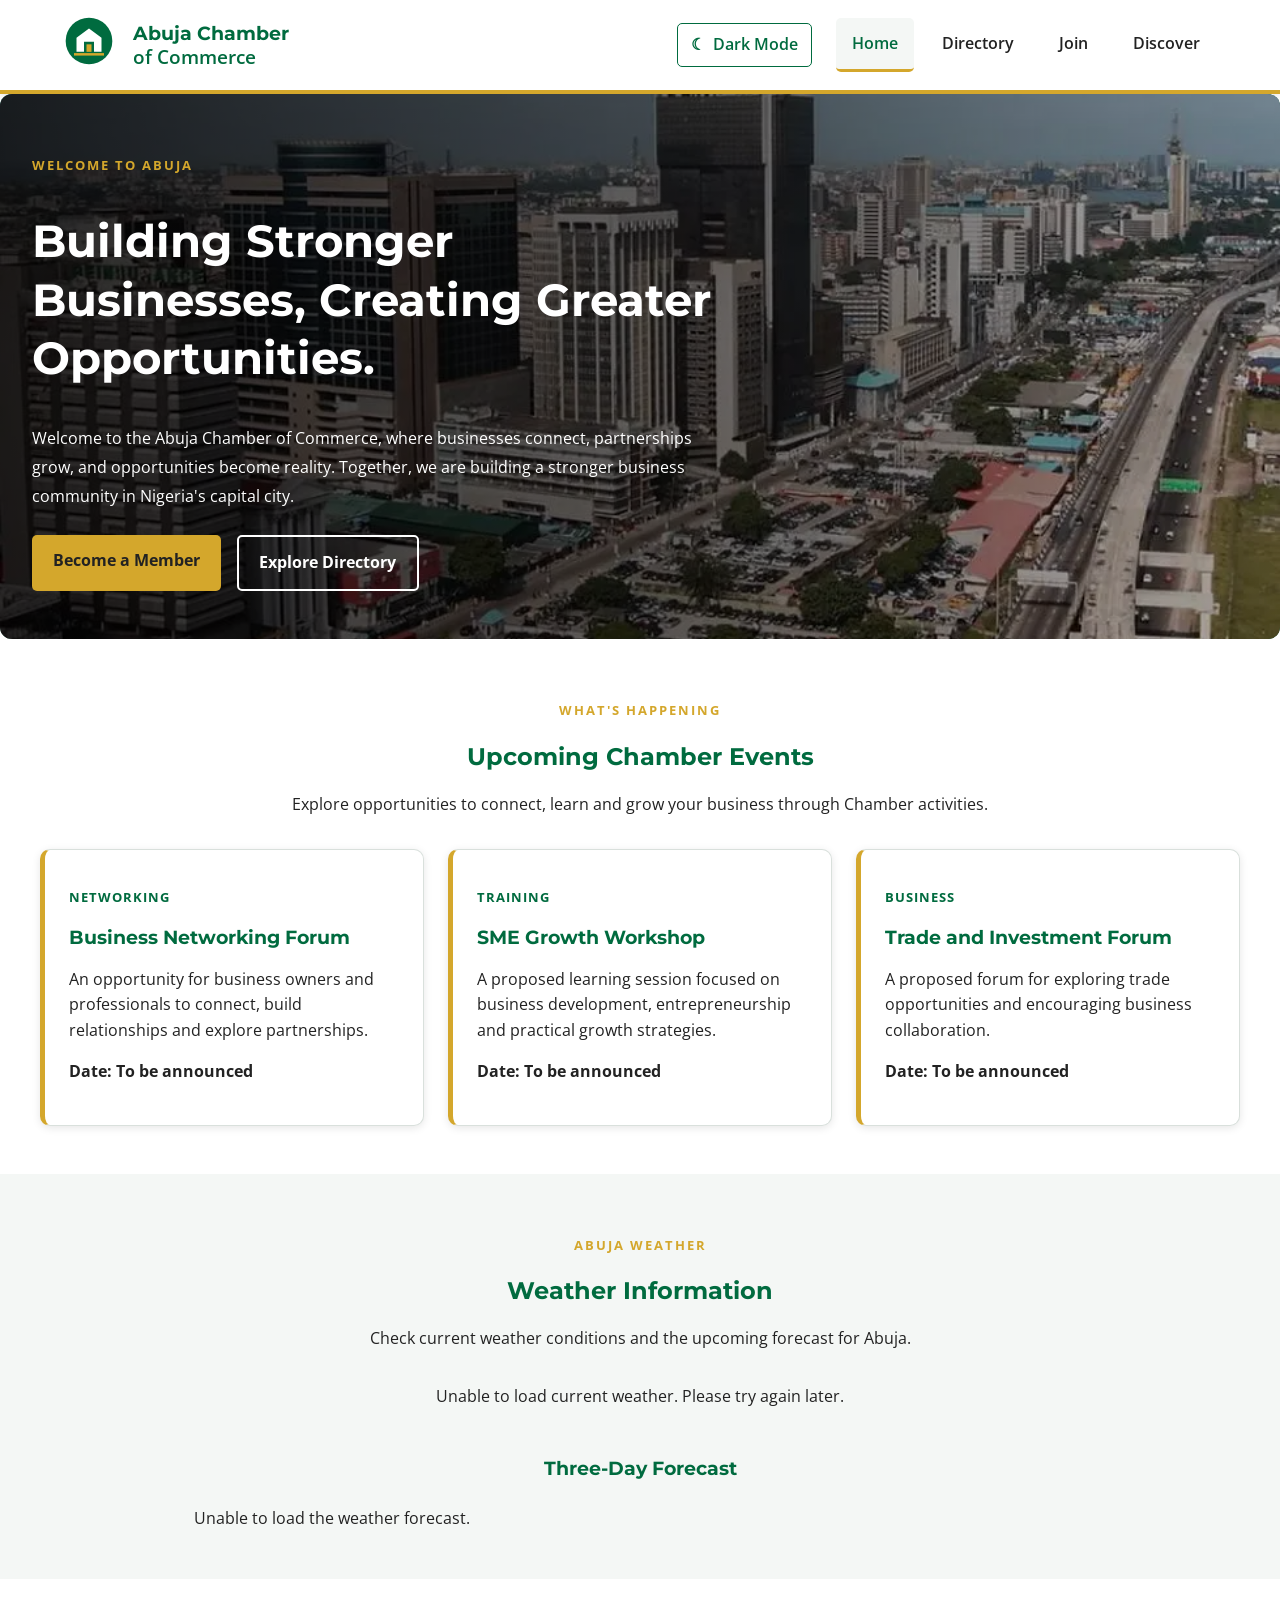
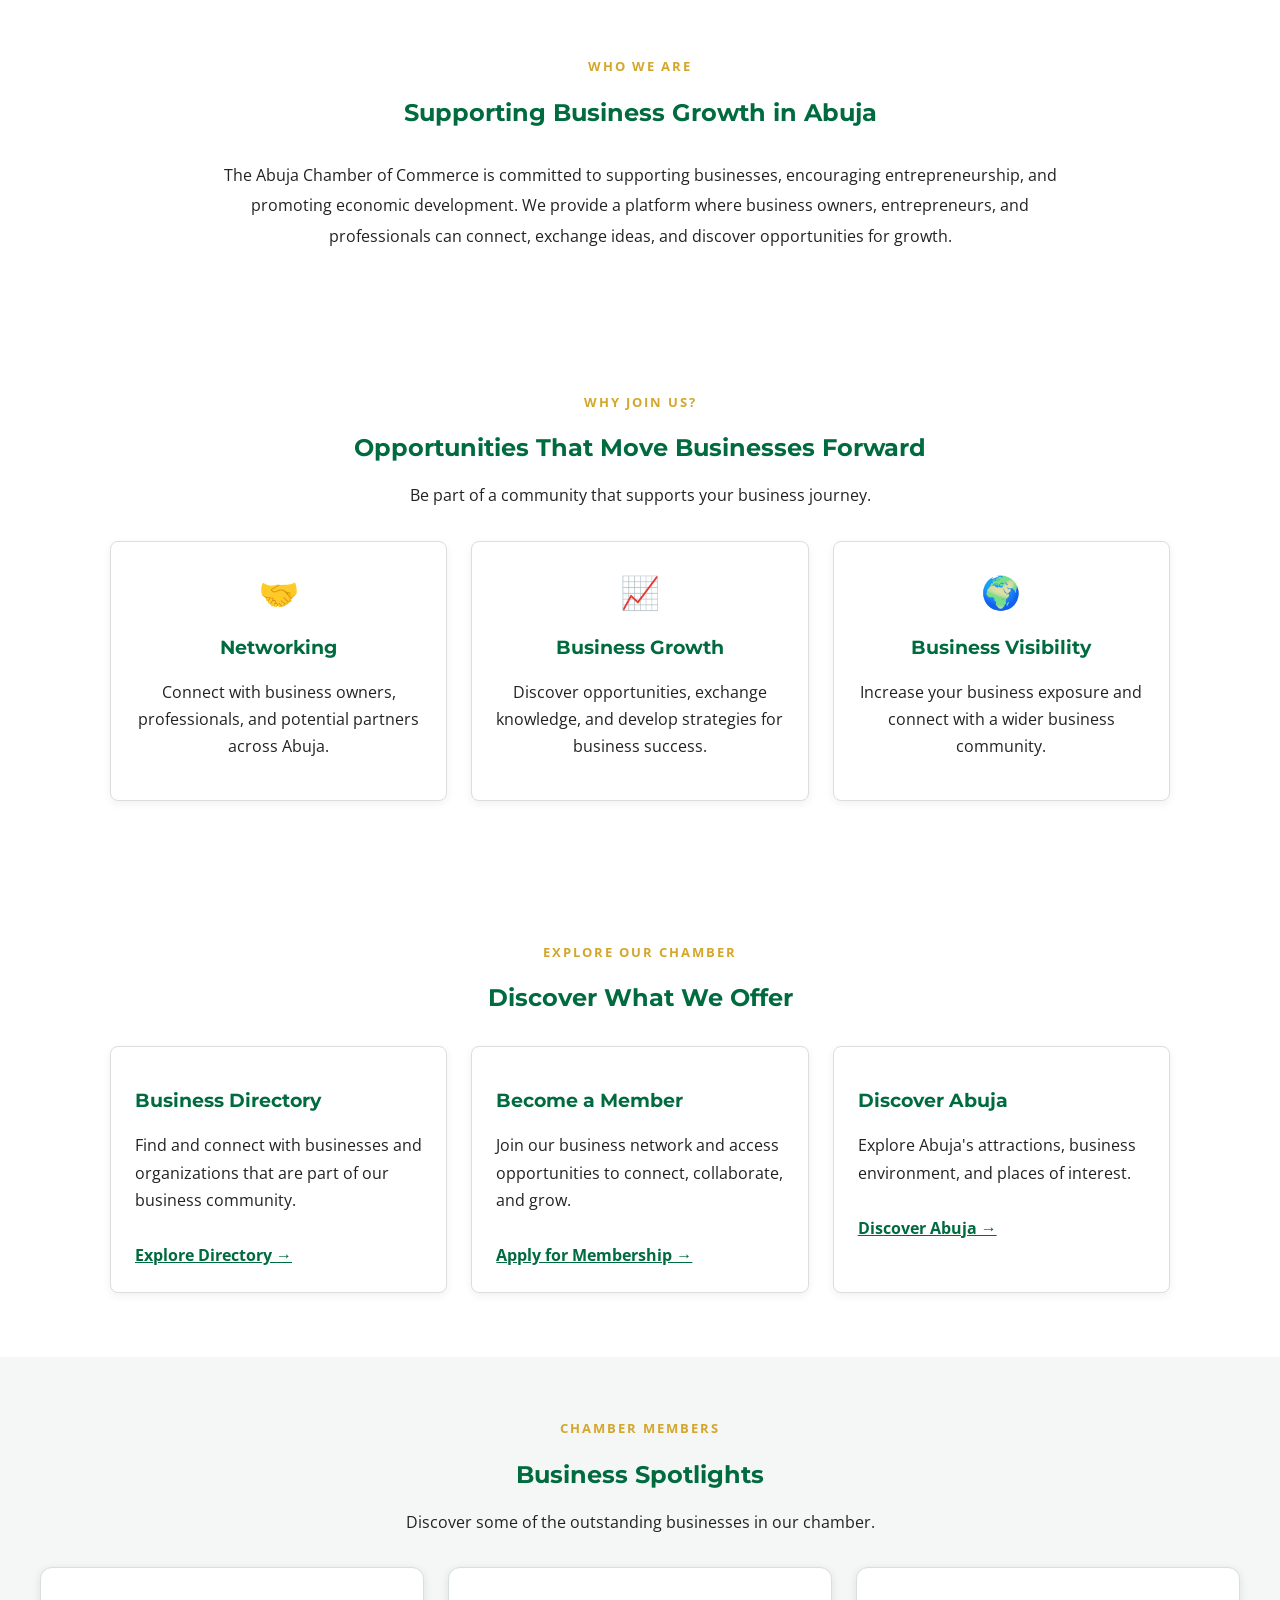
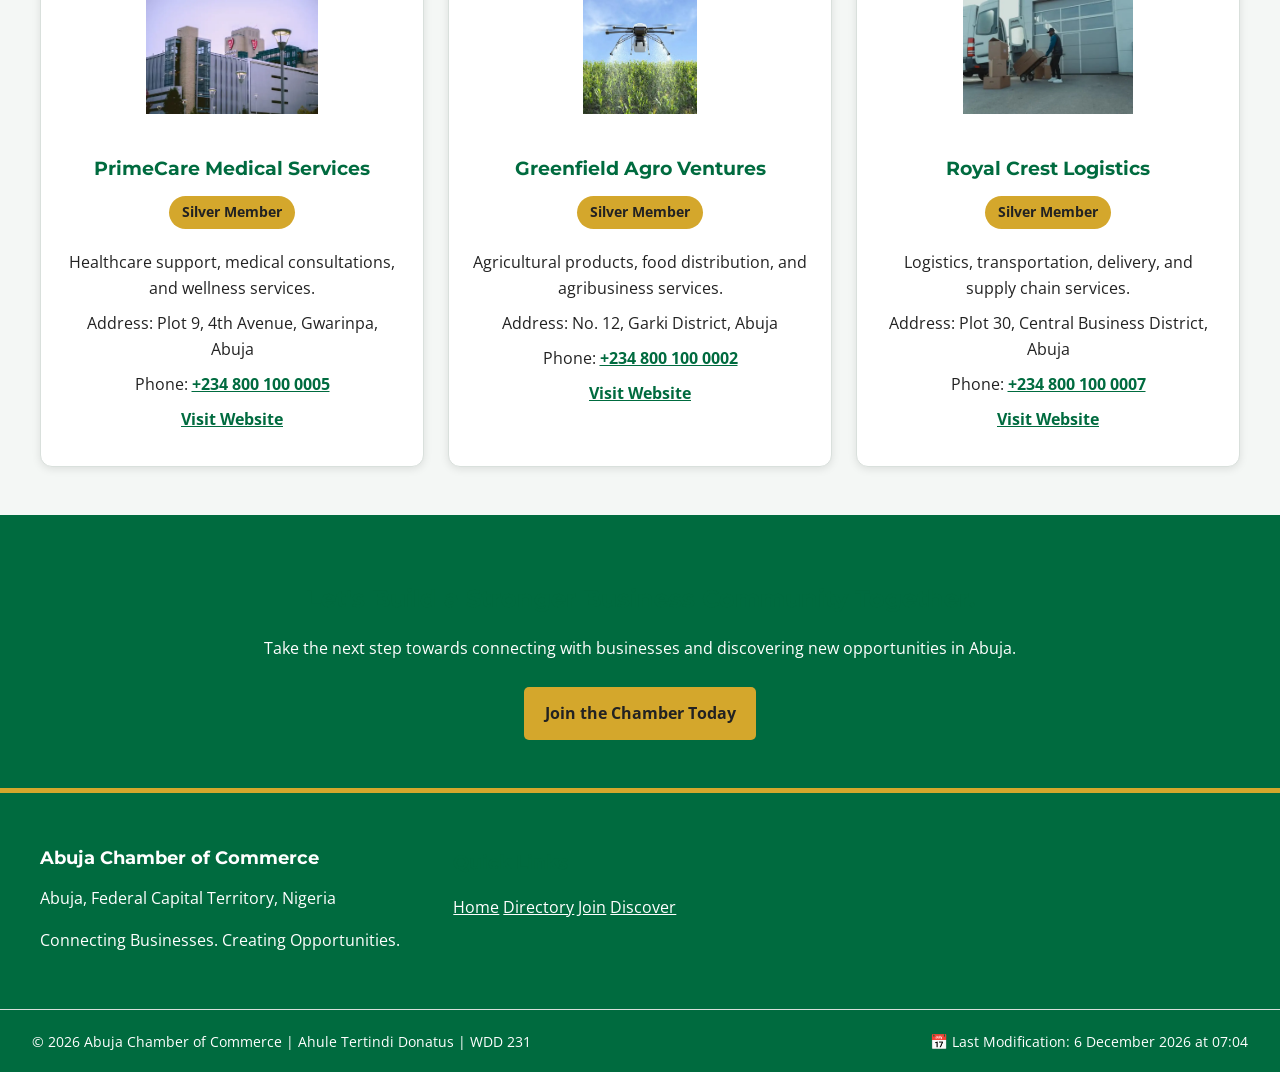
==== commit 57cd8931: "update" ====
--- a/chamber/index.html
+++ b/chamber/index.html
@@ -88,35 +88,120 @@
     <main>
 
         <!-- HERO SECTION -->
-        <section class="home-hero">
-
-            <div class="hero-content">
-                <p class="eyebrow">WELCOME TO ABUJA</p>
-
-                <h2>Building Stronger Businesses, Creating Greater Opportunities.</h2>
-
-                <p>
-                    Welcome to the Abuja Chamber of Commerce, where businesses
-                    connect, partnerships grow, and opportunities become reality.
-                    Together, we are building a stronger business community in
-                    Nigeria's capital city.
-                </p>
-
-                <div class="hero-actions">
-                    <a href="join.html" class="btn btn-primary">Become a Member</a>
-                    <a href="directory.html" class="btn btn-secondary">Explore Directory</a>
-                </div>
-            </div>
-
-            <div class="hero-decoration" aria-hidden="true">
-                <div class="hero-circle">
-                    <span>ABUJA</span>
-                    <strong>BUSINESS<br>COMMUNITY</strong>
-                    <small>CONNECT · GROW · SUCCEED</small>
-                </div>
-            </div>
-
-        </section>
+        
+<section class="home-hero">
+
+    <!-- HERO CONTENT -->
+    <div class="hero-content">
+        <p class="eyebrow">WELCOME TO ABUJA</p>
+
+        <h2>Building Stronger Businesses, Creating Greater Opportunities.</h2>
+
+        <p>
+            Welcome to the Abuja Chamber of Commerce, where businesses
+            connect, partnerships grow, and opportunities become reality.
+            Together, we are building a stronger business community in
+            Nigeria's capital city.
+        </p>
+
+        <div class="hero-actions">
+            <a href="join.html" class="btn btn-primary">Become a Member</a>
+            <a href="directory.html" class="btn btn-secondary">Explore Directory</a>
+        </div>
+    </div>
+
+    <!-- HERO IMAGE -->
+    <div class="hero-image">
+        <img
+            src="images/abuja-cbd-hero.webp"
+            alt="Modern office buildings in Abuja Central Business District"
+            width="1200"
+            height="800"
+            fetchpriority="high"
+        >
+    </div>
+
+</section>
+
+
+<!-- CURRENT EVENTS -->
+<section class="current-events" aria-labelledby="events-heading">
+
+    <div class="section-heading">
+        <p class="eyebrow">WHAT'S HAPPENING</p>
+        <h2 id="events-heading">Upcoming Chamber Events</h2>
+        <p>
+            Explore opportunities to connect, learn and grow your business
+            through Chamber activities.
+        </p>
+    </div>
+
+    <div class="events-container">
+
+        <article class="event-card">
+            <p class="event-category">NETWORKING</p>
+            <h3>Business Networking Forum</h3>
+            <p>
+                An opportunity for business owners and professionals
+                to connect, build relationships and explore partnerships.
+            </p>
+            <p class="event-date">Date: To be announced</p>
+        </article>
+
+        <article class="event-card">
+            <p class="event-category">TRAINING</p>
+            <h3>SME Growth Workshop</h3>
+            <p>
+                A proposed learning session focused on business development,
+                entrepreneurship and practical growth strategies.
+            </p>
+            <p class="event-date">Date: To be announced</p>
+        </article>
+
+        <article class="event-card">
+            <p class="event-category">BUSINESS</p>
+            <h3>Trade and Investment Forum</h3>
+            <p>
+                A proposed forum for exploring trade opportunities
+                and encouraging business collaboration.
+            </p>
+            <p class="event-date">Date: To be announced</p>
+        </article>
+
+    </div>
+
+</section>
+
+
+<!-- WEATHER SECTION -->
+<section class="weather-section" aria-labelledby="weather-heading">
+
+    <div class="section-heading">
+        <p class="eyebrow">ABUJA WEATHER</p>
+        <h2 id="weather-heading">Weather Information</h2>
+        <p>Check current weather conditions and the upcoming forecast for Abuja.</p>
+    </div>
+
+    <!-- CURRENT WEATHER -->
+    <div class="current-weather" id="current-weather">
+        <p role="status" aria-live="polite">
+            Loading current weather...
+        </p>
+    </div>
+
+    <!-- THREE-DAY FORECAST -->
+    <div class="forecast-section">
+        <h3>Three-Day Forecast</h3>
+
+        <div class="forecast-container" id="forecast-container">
+            <p role="status" aria-live="polite">
+                Loading weather forecast...
+            </p>
+        </div>
+    </div>
+
+</section>
+
 
         <!-- INTRODUCTION -->
         <section class="home-intro">
@@ -218,6 +303,25 @@
             </div>
 
         </section>
+
+
+<!-- COMPANY SPOTLIGHTS -->
+<section class="company-spotlights" aria-labelledby="spotlights-heading">
+
+    <div class="section-heading">
+        <p class="eyebrow">CHAMBER MEMBERS</p>
+        <h2 id="spotlights-heading">Business Spotlights</h2>
+        <p>Discover some of the outstanding businesses in our chamber.</p>
+    </div>
+
+    <div class="spotlights-container" id="spotlights-container">
+        <p role="status" aria-live="polite">
+            Loading featured businesses...
+        </p>
+    </div>
+
+</section>
+
 
         <!-- CALL TO ACTION -->
         <section class="home-cta">
--- a/chamber/styles/small.css
+++ b/chamber/styles/small.css
@@ -1029,4 +1029,239 @@
     margin: 0;
     font-size: 0.9rem;
     line-height: 1.6;
-}+}
+
+
+/* =========================================
+   BUSINESS SPOTLIGHTS
+========================================= */
+
+.company-spotlights {
+    padding: 3rem 1rem;
+    background-color: var(--light-background);
+}
+
+.spotlights-container {
+    display: grid;
+    grid-template-columns: 1fr;
+    gap: 1.5rem;
+    max-width: 1200px;
+    margin: 2rem auto 0;
+}
+
+/* SPOTLIGHT CARD */
+.spotlight-card {
+    display: flex;
+    flex-direction: column;
+    align-items: center;
+    gap: 1rem;
+    padding: 1.5rem;
+    background-color: var(--card-background);
+    border: 1px solid var(--border-color);
+    border-radius: 12px;
+    box-shadow: var(--shadow);
+    text-align: center;
+}
+
+/* BUSINESS LOGO */
+.spotlight-card img {
+    display: block;
+    width: 100%;
+    max-width: 220px;
+    height: 130px;
+    object-fit: contain;
+    object-position: center;
+    padding: 0.5rem;
+    background-color: #FFFFFF;
+    border-radius: 8px;
+}
+
+/* BUSINESS INFORMATION */
+.spotlight-info {
+    width: 100%;
+}
+
+.spotlight-info h3 {
+    margin-bottom: 0.5rem;
+    color: var(--primary-color);
+}
+
+.spotlight-info p {
+    margin: 0.6rem 0;
+    line-height: 1.6;
+    overflow-wrap: anywhere;
+}
+
+.membership-level {
+    display: inline-block;
+    margin-bottom: 0.75rem;
+    padding: 0.35rem 0.8rem;
+    background-color: var(--secondary-color);
+    color: #222222;
+    border-radius: 20px;
+    font-size: 0.85rem;
+    font-weight: 700;
+}
+
+.spotlight-info a {
+    color: var(--primary-color);
+    font-weight: 700;
+}
+
+.spotlight-info a:hover {
+    text-decoration: underline;
+}
+
+
+/* =========================================
+   CURRENT EVENTS
+========================================= */
+
+.current-events {
+    padding: 3rem 1rem;
+    background-color: var(--background-color);
+}
+
+.events-container {
+    display: grid;
+    grid-template-columns: 1fr;
+    gap: 1.5rem;
+    max-width: 1200px;
+    margin: 2rem auto 0;
+}
+
+/* EVENT CARD */
+.event-card {
+    padding: 1.5rem;
+    background-color: var(--card-background);
+    border: 1px solid var(--border-color);
+    border-left: 5px solid var(--secondary-color);
+    border-radius: 10px;
+    box-shadow: var(--shadow);
+}
+
+.event-category {
+    margin-bottom: 0.75rem;
+    color: var(--primary-color);
+    font-size: 0.8rem;
+    font-weight: 700;
+    letter-spacing: 1px;
+}
+
+.event-card h3 {
+    margin-bottom: 0.75rem;
+    color: var(--primary-color);
+}
+
+.event-card p {
+    line-height: 1.6;
+}
+
+.event-date {
+    margin-top: 1rem;
+    font-weight: 700;
+}
+
+
+/* =========================================
+   ABUJA WEATHER SECTION
+========================================= */
+
+.weather-section {
+    padding: 3rem 1rem;
+    background-color: var(--light-background);
+}
+
+/* CURRENT WEATHER CARD */
+.current-weather {
+    display: flex;
+    justify-content: center;
+    margin: 2rem auto;
+}
+
+.weather-card {
+    width: 100%;
+    max-width: 420px;
+    padding: 1.5rem;
+    background-color: var(--card-background);
+    border: 1px solid var(--border-color);
+    border-radius: 12px;
+    box-shadow: var(--shadow);
+    text-align: center;
+}
+
+.weather-card h3 {
+    color: var(--primary-color);
+}
+
+.weather-card img {
+    display: block;
+    width: 100px;
+    height: 100px;
+    margin: 0 auto;
+}
+
+.current-temperature {
+    margin: 0.5rem 0;
+    font-size: 2.5rem;
+    font-weight: 700;
+    color: var(--primary-color);
+}
+
+.weather-description {
+    font-size: 1.1rem;
+    text-transform: capitalize;
+}
+
+/* THREE-DAY FORECAST */
+.forecast-section {
+    max-width: 1200px;
+    margin: 3rem auto 0;
+    text-align: center;
+}
+
+.forecast-section h3 {
+    margin-bottom: 1.5rem;
+    color: var(--primary-color);
+}
+
+.forecast-container {
+    display: grid;
+    grid-template-columns: 1fr;
+    gap: 1.5rem;
+    max-width: 900px;
+    margin: 0 auto;
+}
+
+/* FORECAST CARDS */
+.forecast-card {
+    padding: 1.5rem;
+    background-color: var(--card-background);
+    border: 1px solid var(--border-color);
+    border-radius: 12px;
+    box-shadow: var(--shadow);
+    text-align: center;
+}
+
+.forecast-card h4 {
+    margin-bottom: 0.5rem;
+    color: var(--primary-color);
+}
+
+.forecast-card img {
+    display: block;
+    width: 80px;
+    height: 80px;
+    margin: 0 auto;
+}
+
+.forecast-temperature {
+    margin: 0.5rem 0;
+    font-size: 1.5rem;
+    font-weight: 700;
+    color: var(--primary-color);
+}
+
+.forecast-card p:last-child {
+    text-transform: capitalize;
+}
--- a/chamber/styles/larger.css
+++ b/chamber/styles/larger.css
@@ -280,4 +280,122 @@
 }
 
 
-
+/* =========================================
+   HOME PAGE HERO IMAGE
+========================================= */
+
+.home-hero {
+    position: relative;
+    display: flex;
+    align-items: center;
+    min-height: 480px;
+    padding: 3rem 2rem;
+    overflow: hidden;
+    background-color: #222222;
+    border-radius: 12px;
+}
+
+/* HERO IMAGE */
+.hero-image {
+    position: absolute;
+    inset: 0;
+    z-index: 0;
+}
+
+.hero-image img {
+    display: block;
+    width: 100%;
+    height: 100%;
+    object-fit: cover;
+}
+
+/* DARK OVERLAY FOR TEXT READABILITY */
+.hero-image::after {
+    content: "";
+    position: absolute;
+    inset: 0;
+    background: linear-gradient(
+        90deg,
+        rgba(0, 0, 0, 0.82) 0%,
+        rgba(0, 0, 0, 0.55) 55%,
+        rgba(0, 0, 0, 0.20) 100%
+    );
+}
+
+/* HERO TEXT */
+.hero-content {
+    position: relative;
+    z-index: 1;
+    width: 100%;
+    max-width: 700px;
+    color: #FFFFFF;
+}
+
+.hero-content h2 {
+    color: #FFFFFF;
+}
+
+.hero-content p:not(.eyebrow) {
+    color: #FFFFFF;
+}
+
+.hero-content .eyebrow {
+    color: #D4A72C;
+}
+
+/* RESPONSIVE HERO IMAGE */
+@media (max-width: 599px) {
+    .home-hero {
+        min-height: 520px;
+        padding: 2rem 1.25rem;
+    }
+
+    .hero-content h2 {
+        font-size: 1.8rem;
+    }
+}
+
+
+/* =========================================
+   RESPONSIVE BUSINESS SPOTLIGHTS
+========================================= */
+
+@media (min-width: 600px) {
+    .spotlights-container {
+        grid-template-columns: repeat(2, 1fr);
+    }
+}
+
+@media (min-width: 900px) {
+    .spotlights-container {
+        grid-template-columns: repeat(3, 1fr);
+    }
+}
+
+
+/* =========================================
+   RESPONSIVE CURRENT EVENTS
+========================================= */
+
+@media (min-width: 600px) {
+    .events-container {
+        grid-template-columns: repeat(2, 1fr);
+    }
+}
+
+@media (min-width: 900px) {
+    .events-container {
+        grid-template-columns: repeat(3, 1fr);
+    }
+}
+
+
+/* =========================================
+   RESPONSIVE WEATHER FORECAST
+========================================= */
+
+@media (min-width: 600px) {
+    .forecast-container {
+        grid-template-columns: repeat(3, 1fr);
+    }
+}
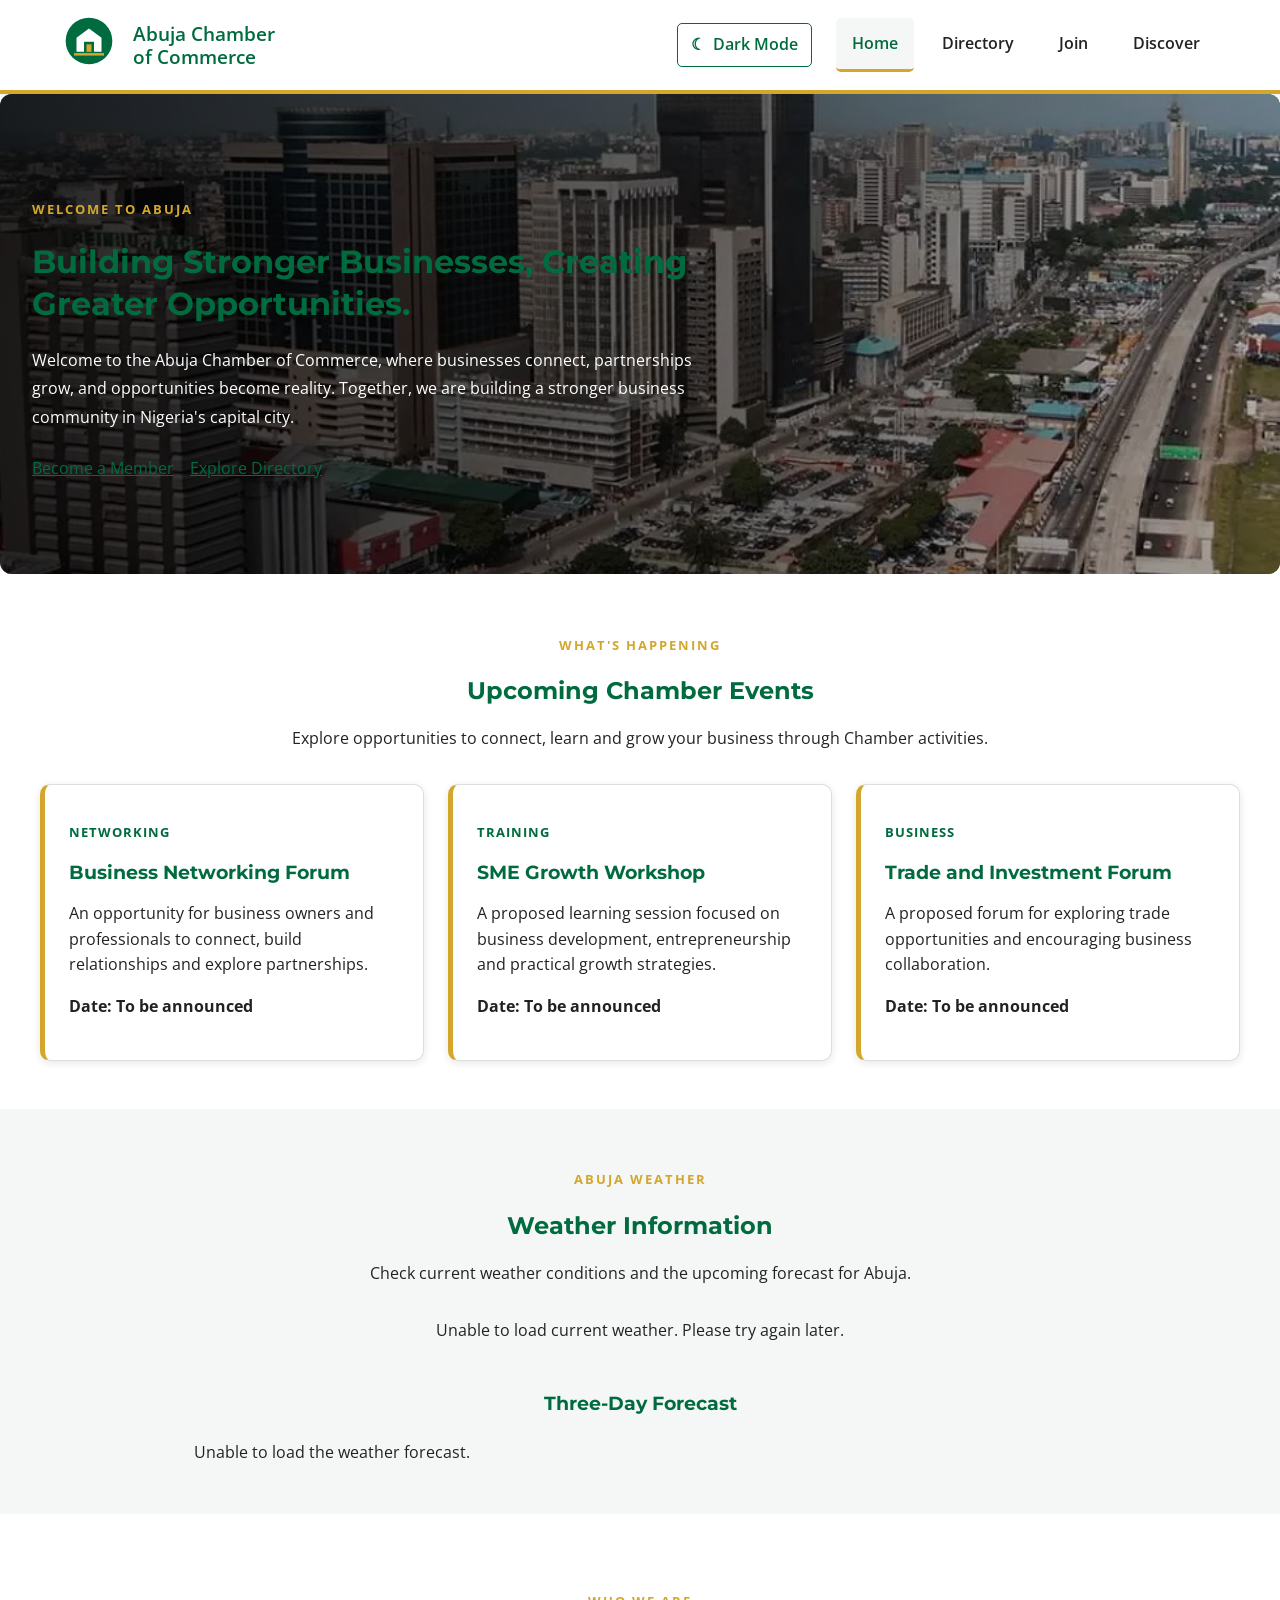
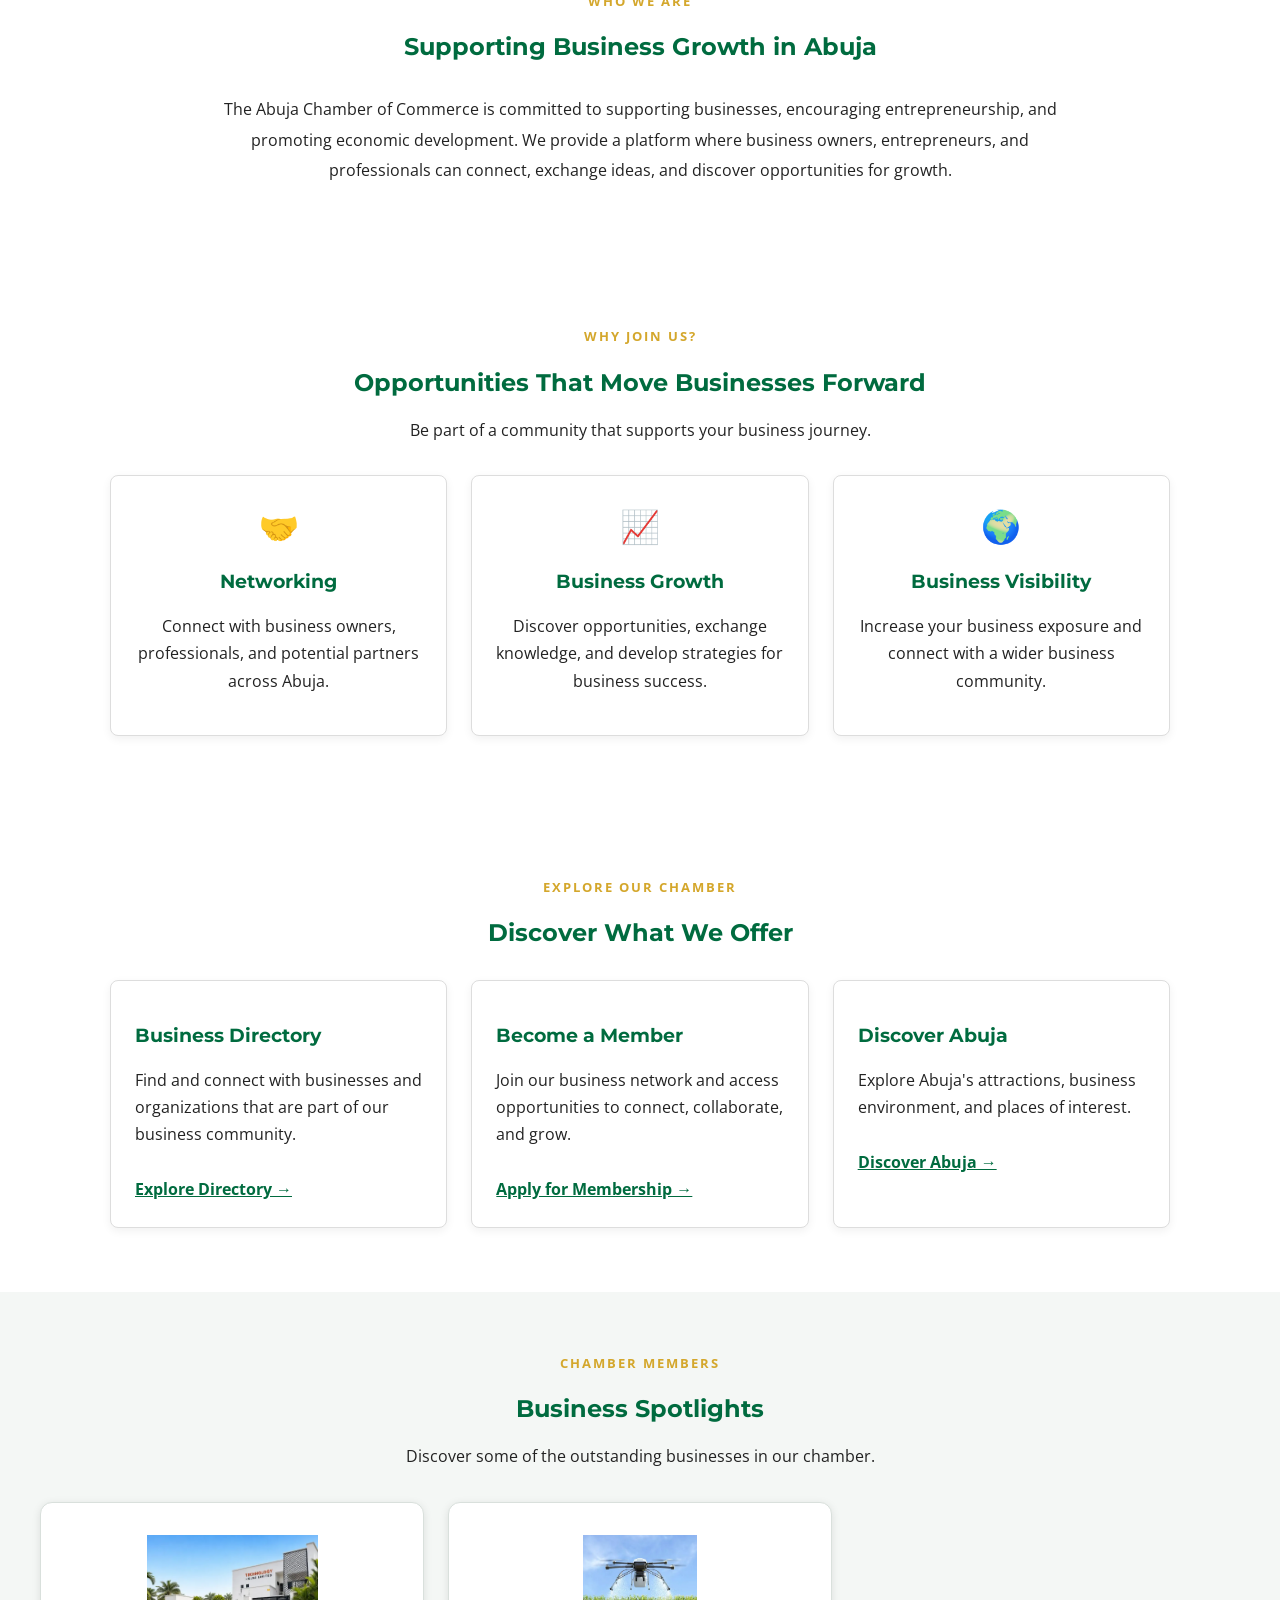
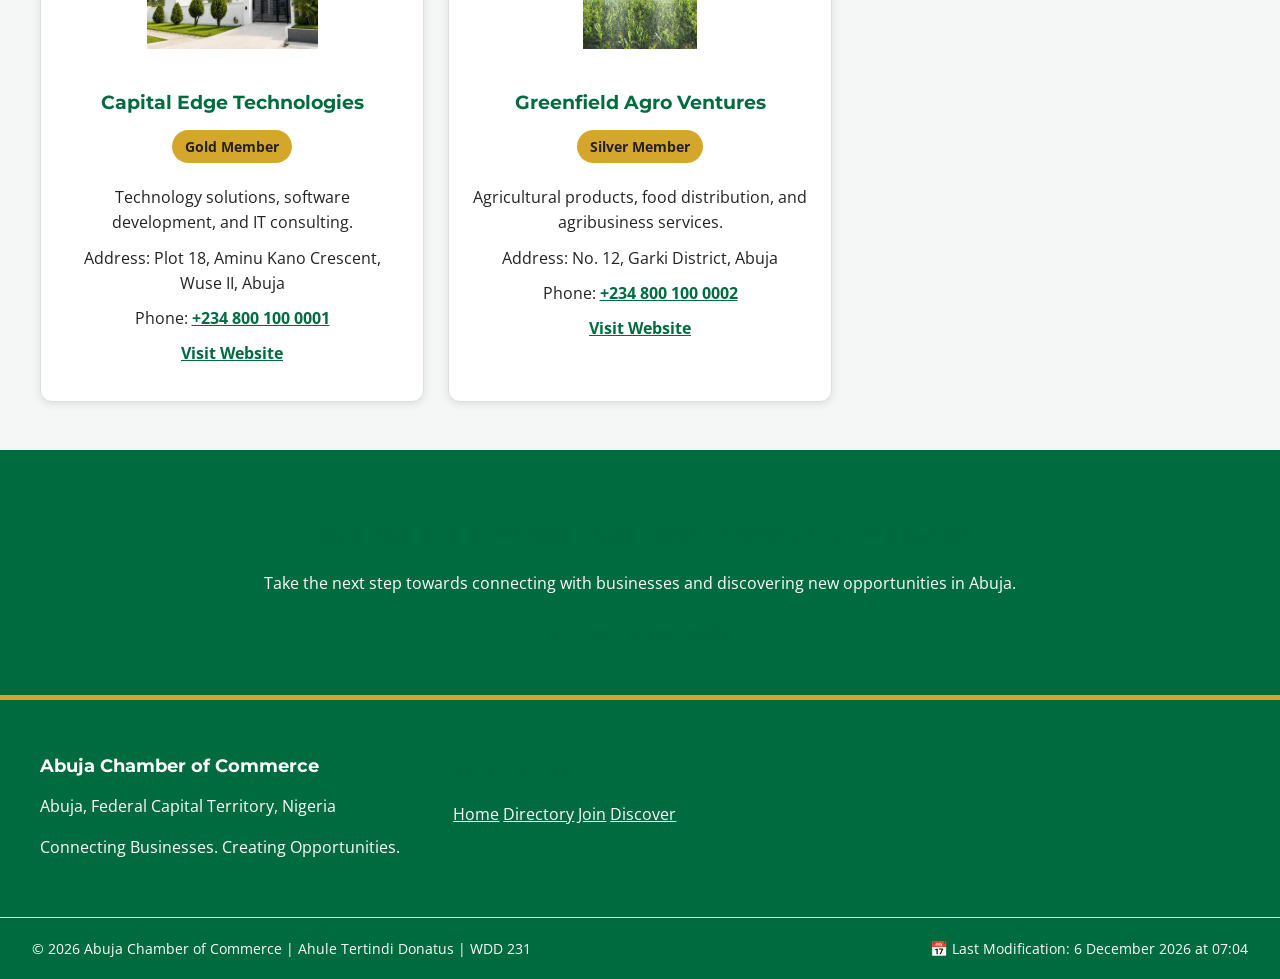
==== commit 4e7bec07: "update" ====
--- a/chamber/index.html
+++ b/chamber/index.html
@@ -11,6 +11,13 @@
     <title>Home | Abuja Chamber of Commerce</title>
 
     <link rel="icon" href="images/favicon.ico">
+
+    <!-- Open Graph Social Media Meta Tags -->
+    <meta property="og:title" content="Abuja Chamber of Commerce | Connecting Businesses">
+    <meta property="og:description" content="Connect with businesses, discover new opportunities, and grow your business with the Abuja Chamber of Commerce in Nigeria.">
+    <meta property="og:image" content="https://donatus-875.github.io/wdd231/chamber/images/abuja-cbd-hero.webp">
+    <meta property="og:url" content="https://donatus-875.github.io/wdd231/chamber/index.html">
+    <meta property="og:type" content="website">
 
     <!-- Google Fonts -->
     <link rel="preconnect" href="https://fonts.googleapis.com">
@@ -49,7 +56,7 @@
             </a>
 
             <div class="brand-text">
-                <h1>Abuja Chamber</h1>
+                <p>Abuja Chamber</p>
                 <p>of Commerce</p>
             </div>
         </div>
@@ -95,7 +102,7 @@
     <div class="hero-content">
         <p class="eyebrow">WELCOME TO ABUJA</p>
 
-        <h2>Building Stronger Businesses, Creating Greater Opportunities.</h2>
+        <h1>Building Stronger Businesses, Creating Greater Opportunities.</h1>
 
         <p>
             Welcome to the Abuja Chamber of Commerce, where businesses
@@ -105,8 +112,8 @@
         </p>
 
         <div class="hero-actions">
-            <a href="join.html" class="btn btn-primary">Become a Member</a>
-            <a href="directory.html" class="btn btn-secondary">Explore Directory</a>
+            <a href="join.html" class="home-action-buttonn home-action-primary">Become a Member</a>
+            <a href="directory.html" class="home-action-button home-action-secondary">Explore Directory</a>
         </div>
     </div>
 
--- a/chamber/styles/small.css
+++ b/chamber/styles/small.css
@@ -549,7 +549,7 @@
     margin-top: 1.5rem;
 }
 
-.btn {
+.action-button {
     display: inline-block;
     padding: 0.85rem 1.3rem;
     border-radius: 5px;
@@ -558,12 +558,12 @@
     text-align: center;
 }
 
-.btn-primary {
+.action-button-primary {
     background: #D4A72C;
     color: #222222;
 }
 
-.btn-secondary {
+.action-button-secondary {
     border: 2px solid #FFFFFF;
     color: #FFFFFF;
 }
@@ -688,12 +688,12 @@
 }
 
 @media (prefers-reduced-motion: no-preference) {
-    .btn,
+    .home-action-button,
     .explore-card {
         transition: transform 0.2s ease;
     }
 
-    .btn:hover,
+    .home-action-button:hover,
     .explore-card:hover {
         transform: translateY(-3px);
     }
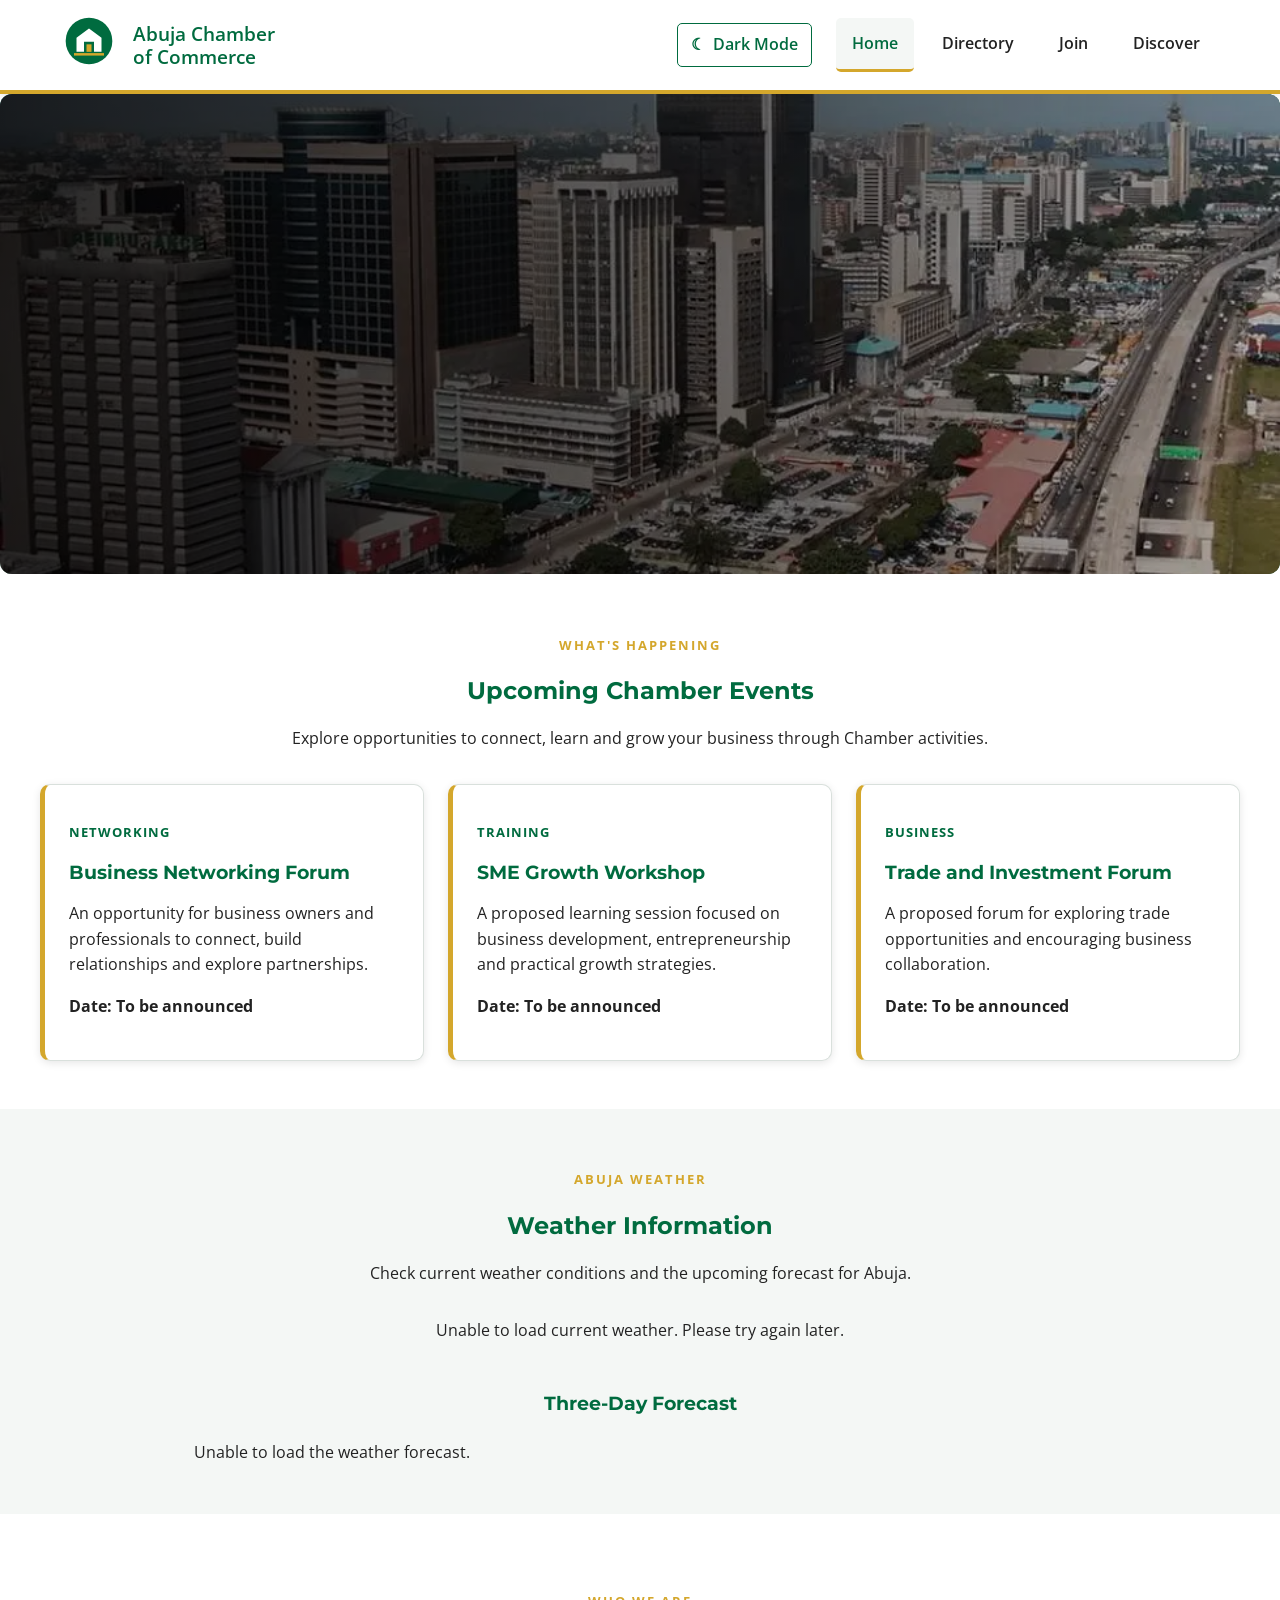
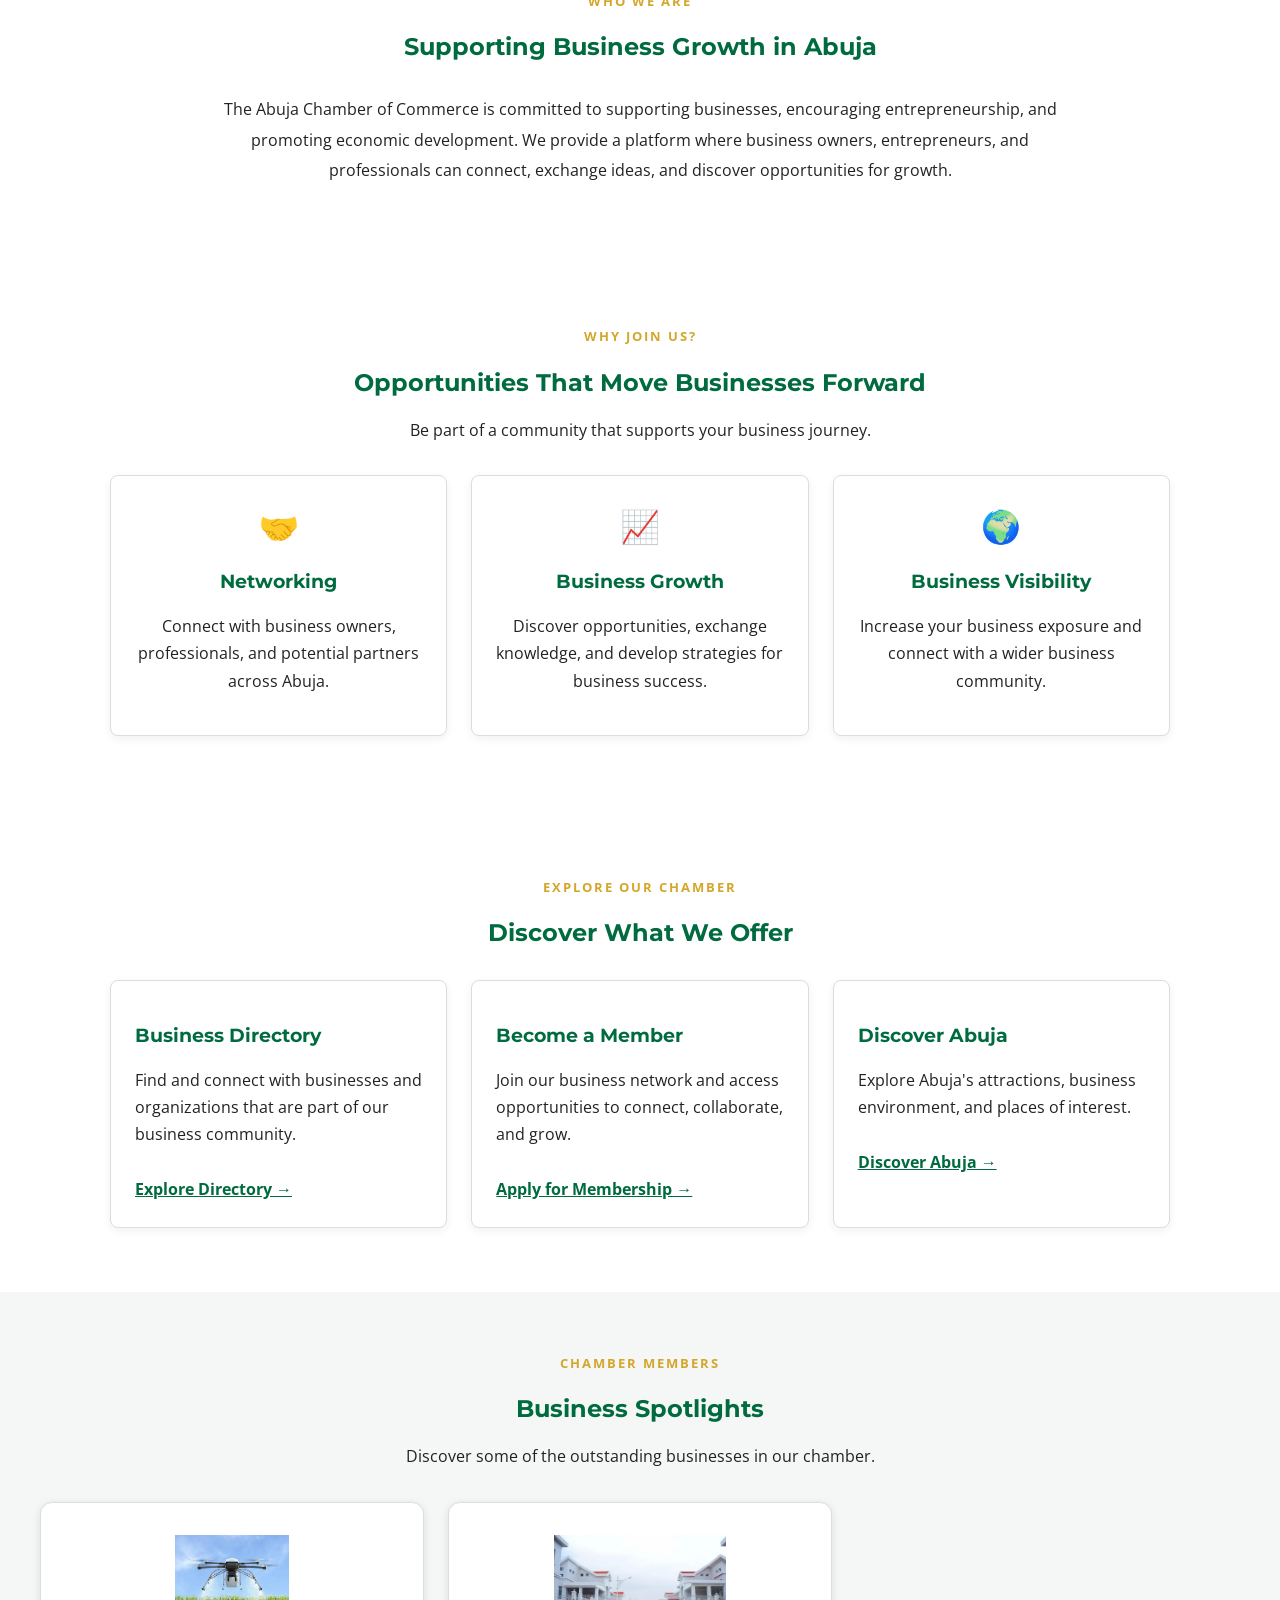
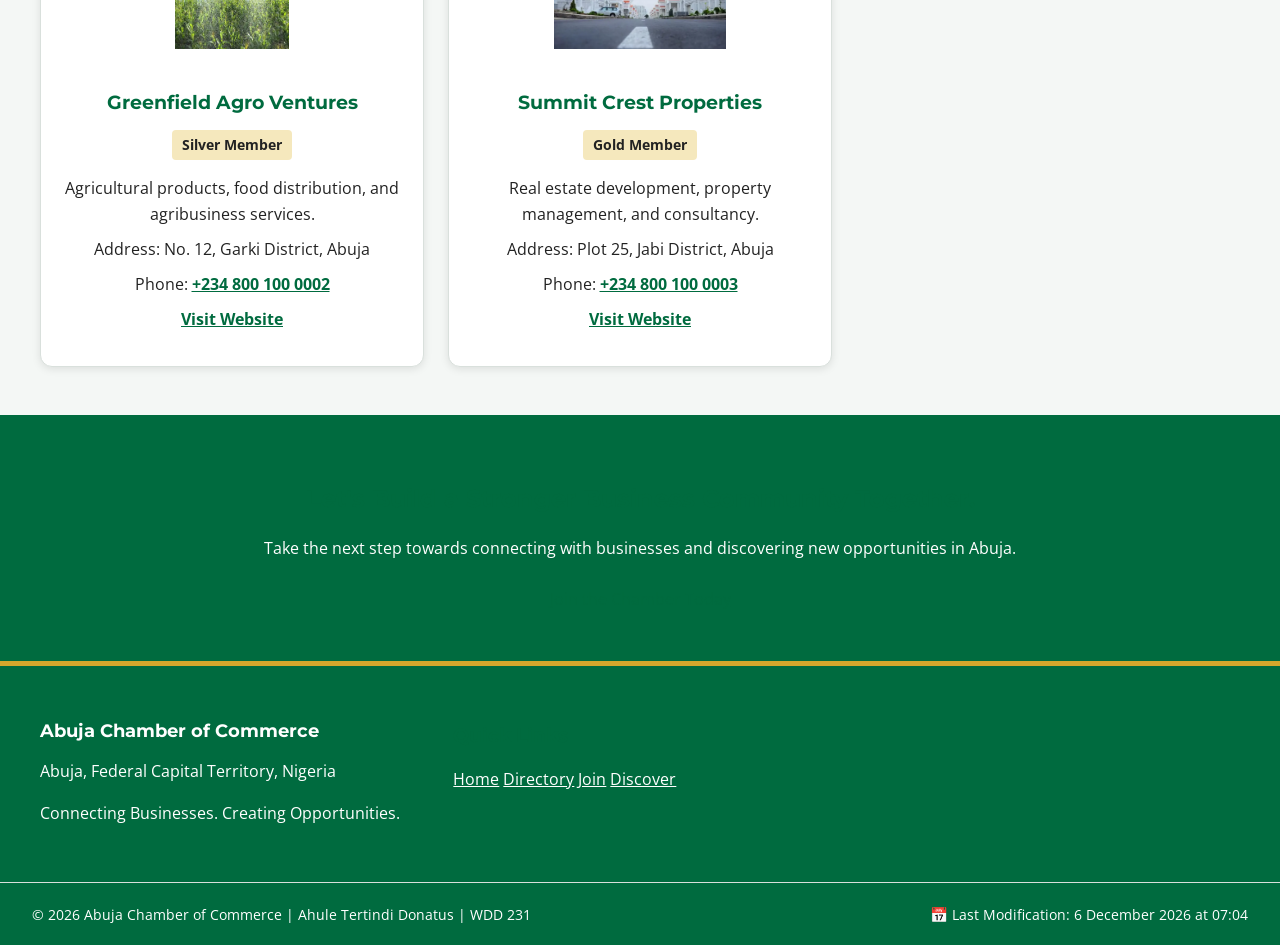
==== commit 5427a71a: "update" ====
--- a/chamber/index.html
+++ b/chamber/index.html
@@ -112,7 +112,7 @@
         </p>
 
         <div class="hero-actions">
-            <a href="join.html" class="home-action-buttonn home-action-primary">Become a Member</a>
+            <a href="join.html" class="home-action-button home-action-primary">Become a Member</a>
             <a href="directory.html" class="home-action-button home-action-secondary">Explore Directory</a>
         </div>
     </div>
--- a/chamber/styles/small.css
+++ b/chamber/styles/small.css
@@ -1092,7 +1092,7 @@
     overflow-wrap: anywhere;
 }
 
-.membership-level {
+.spotlight-card.membership-level {
     display: inline-block;
     margin-bottom: 0.75rem;
     padding: 0.35rem 0.8rem;
--- a/chamber/styles/larger.css
+++ b/chamber/styles/larger.css
@@ -323,13 +323,6 @@
 }
 
 /* HERO TEXT */
-.hero-content {
-    position: relative;
-    z-index: 1;
-    width: 100%;
-    max-width: 700px;
-    color: #FFFFFF;
-}
 
 .hero-content h2 {
     color: #FFFFFF;
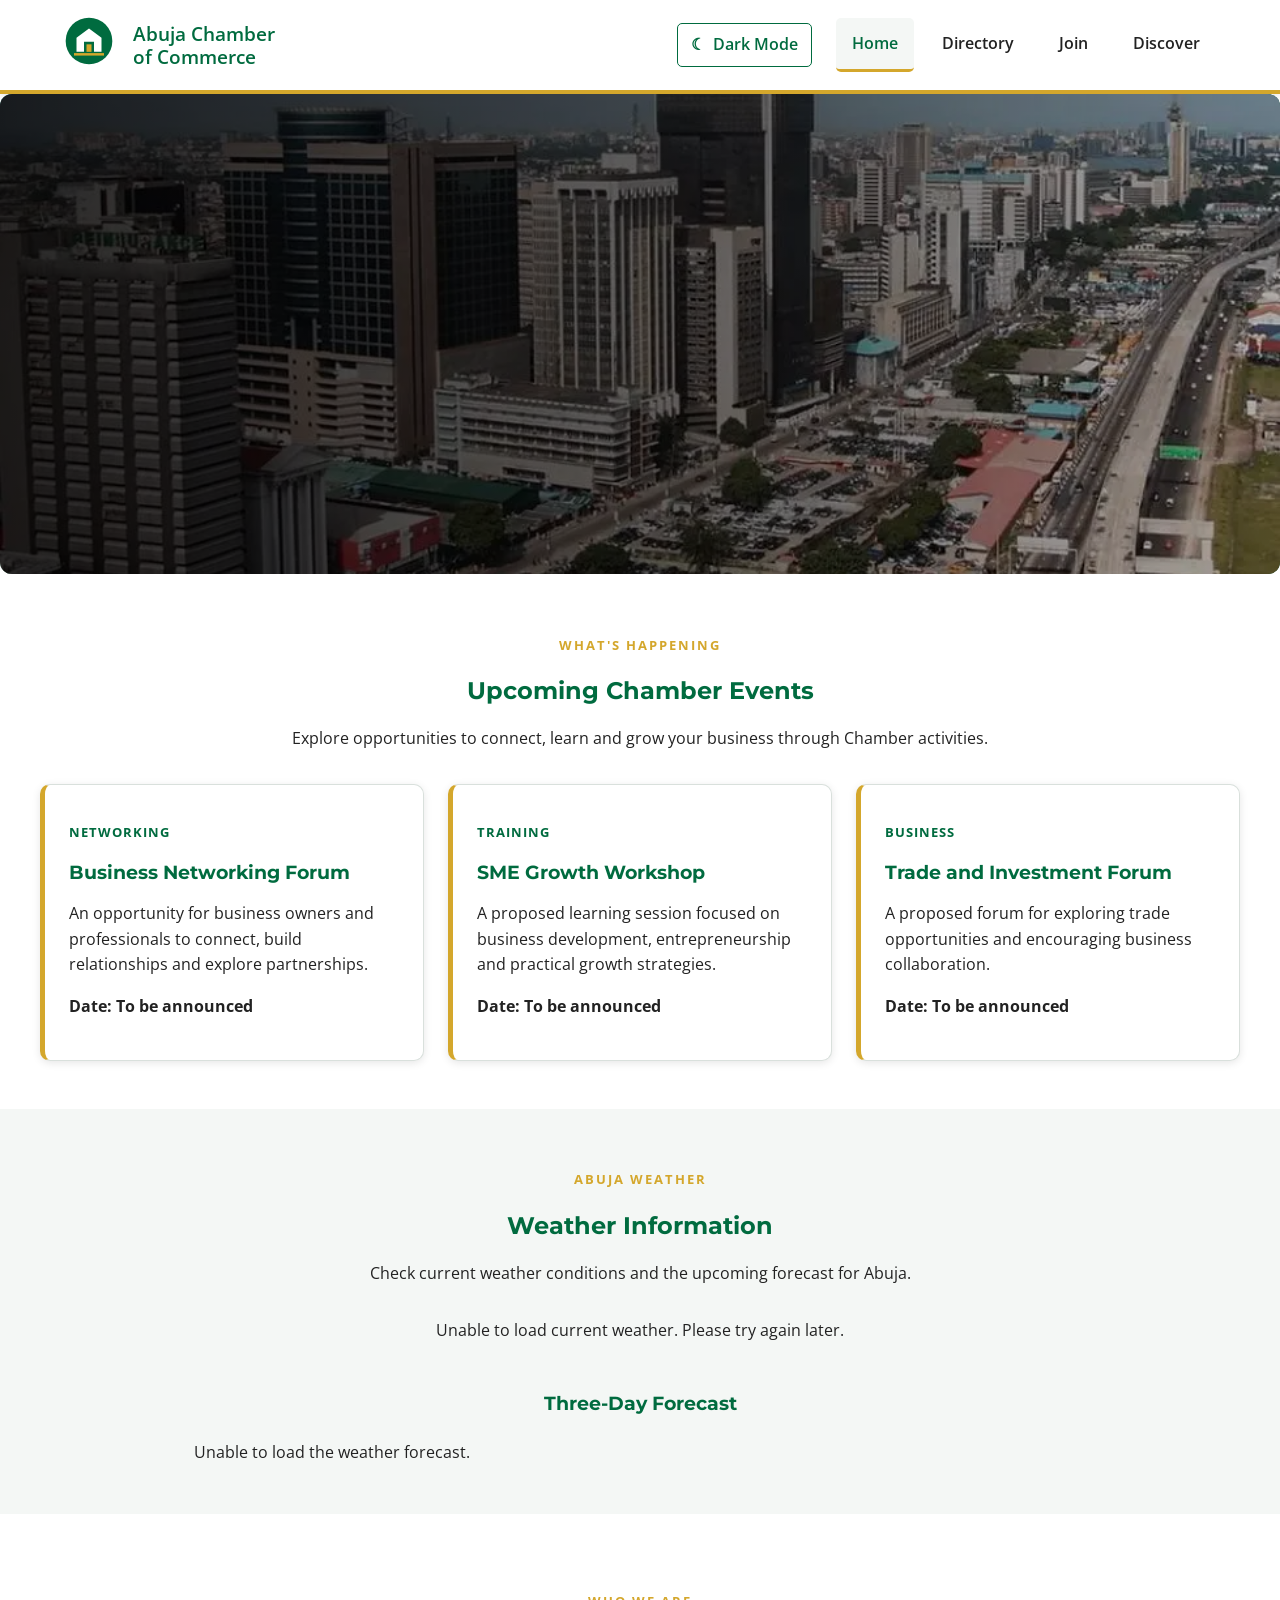
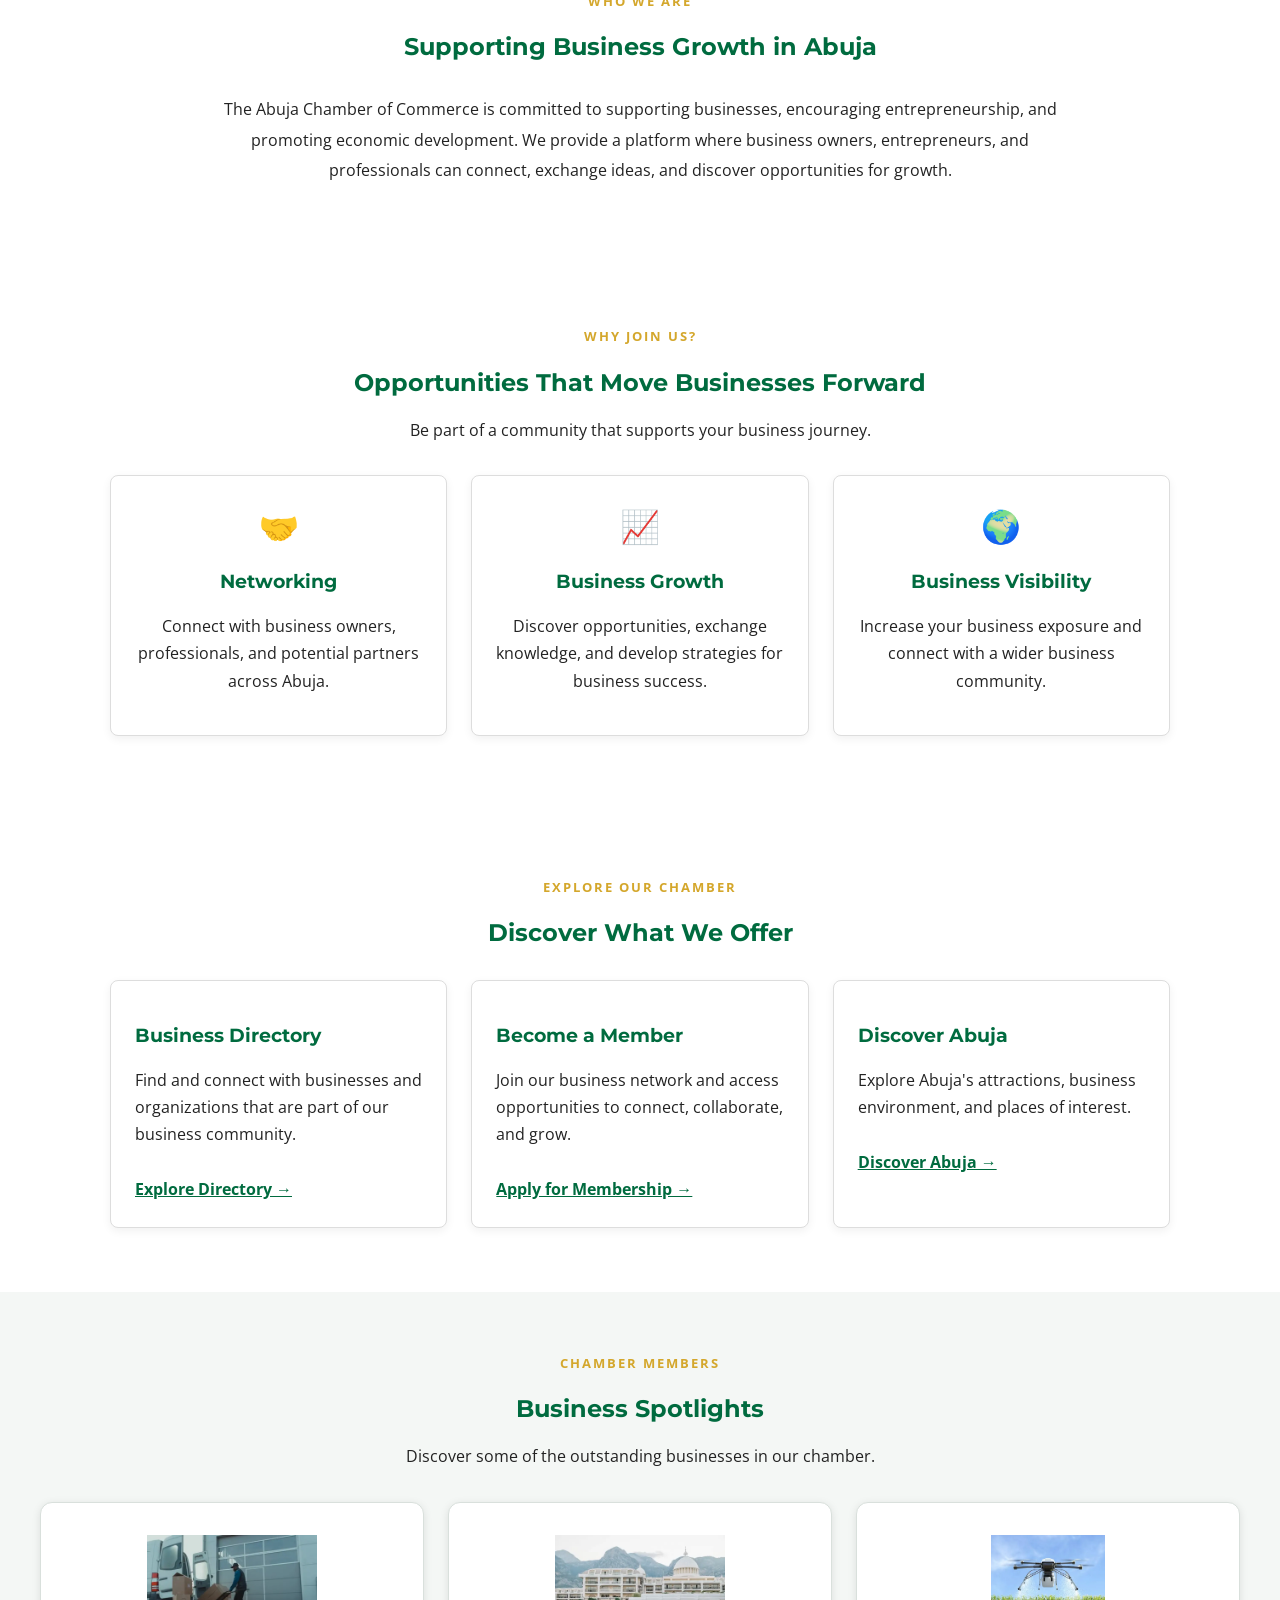
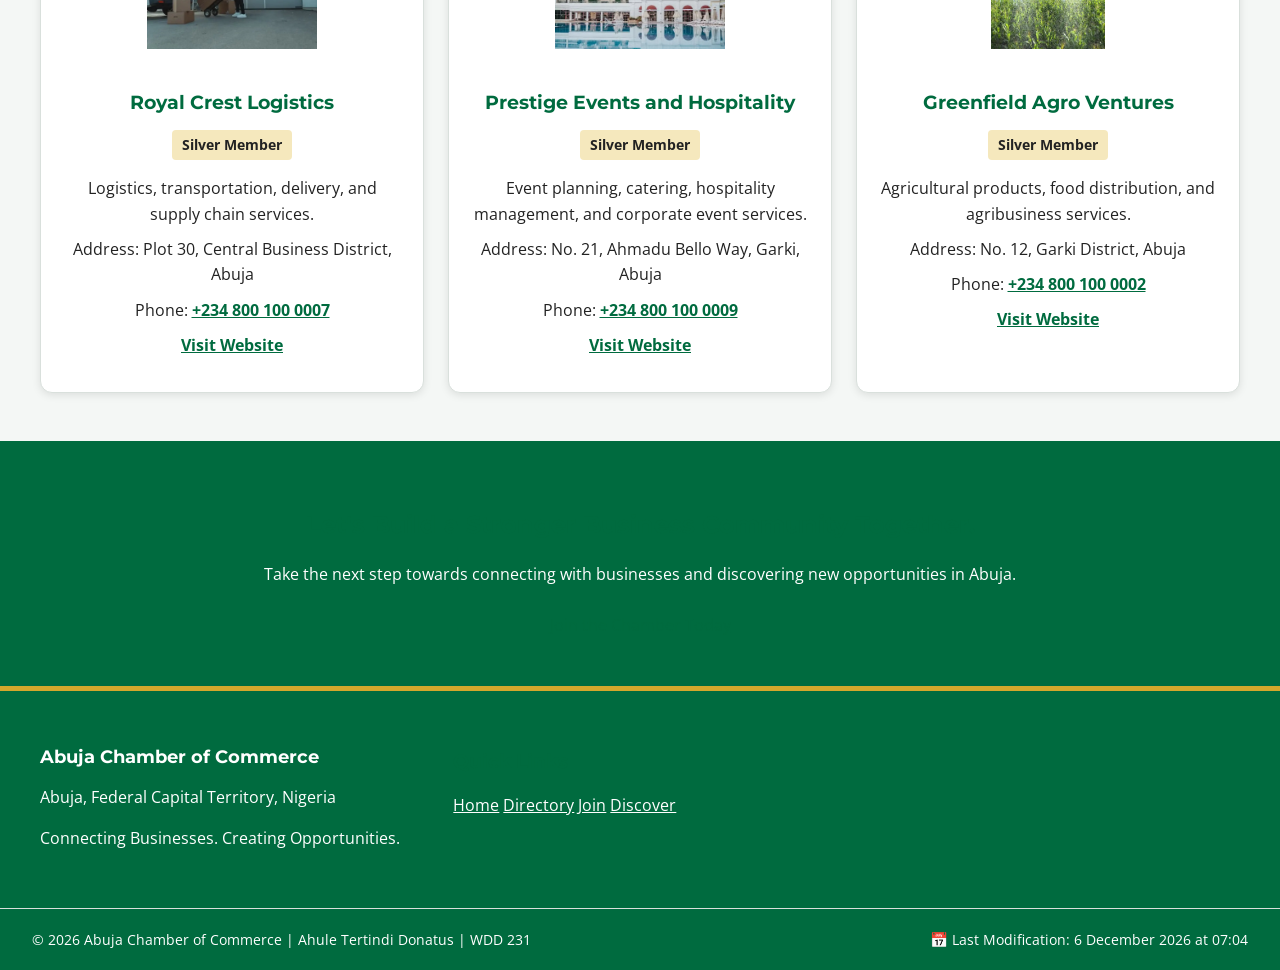
==== commit 537ae6ab: "update" ====
--- a/chamber/index.html
+++ b/chamber/index.html
@@ -337,7 +337,7 @@
                 Take the next step towards connecting with businesses
                 and discovering new opportunities in Abuja.
             </p>
-            <a href="join.html" class="btn btn-primary">Join the Chamber Today</a>
+            <a href="join.html" class="cta-button">Join the Chamber Today</a>
         </section>
 
     </main>
--- a/chamber/styles/small.css
+++ b/chamber/styles/small.css
@@ -1265,3 +1265,52 @@
 .forecast-card p:last-child {
     text-transform: capitalize;
 }
+
+
+/* MEMBERSHIP MODALS */
+
+.membership-modal {
+    width: min(90%, 500px);
+    max-width: 500px;
+    padding: 2rem;
+    border: none;
+    border-radius: 12px;
+    margin: auto;
+    box-shadow: 0 8px 30px rgba(0, 0, 0, 0.25);
+    background-color: #FFFFFF;
+    color: #222222;
+}
+
+.membership-modal::backdrop {
+    background-color: rgba(0, 0, 0, 0.65);
+}
+
+.membership-modal h2 {
+    color: #006B3F;
+    margin-bottom: 1rem;
+}
+
+.membership-modal li {
+    margin-bottom: 0.75rem;
+    line-height: 1.6;
+}
+
+.close-modal {
+    background-color: #006B3F;
+    color: #FFFFFF;
+    border: none;
+    border-radius: 6px;
+    padding: 0.75rem 1.5rem;
+    margin-top: 1rem;
+    cursor: pointer;
+}
+
+.close-modal:hover {
+    background-color: #004D2D;
+}
+
+.close-modal:focus-visible,
+.membership-modal-link:focus-visible {
+    outline: 3px solid #D4A72C;
+    outline-offset: 3px;
+}
